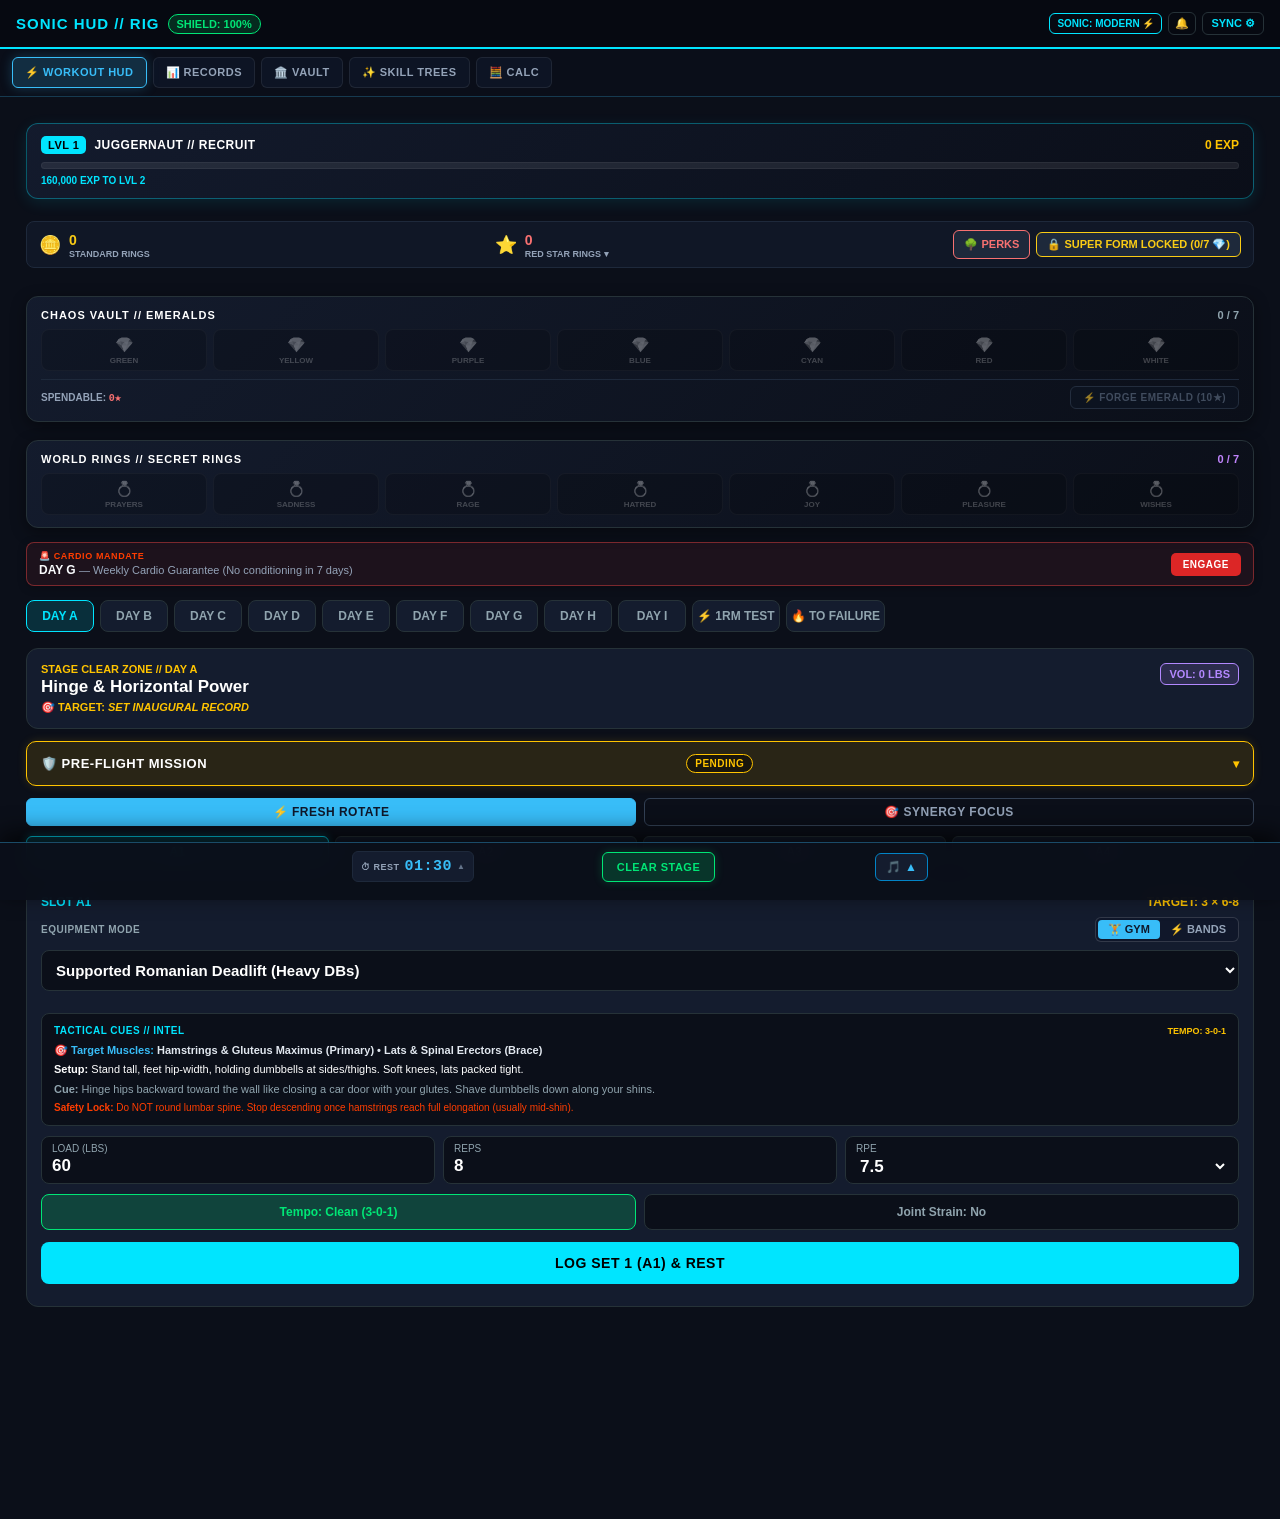
==== docs/index.html @ 3ca6948b "Update index.html" ====
<!DOCTYPE html>
<html lang="en">
<head>
  <meta charset="UTF-8">
  <meta name="viewport" content="width=device-width, initial-scale=1.0, user-scalable=no">
  <title>Sonic Fitness HUD // Modular Rig</title>
  <link rel="manifest" href="./manifest.json">
  <meta name="theme-color" content="#060911">
  <meta name="mobile-web-app-capable" content="yes">
  <meta name="apple-mobile-web-app-capable" content="yes">
  <meta name="apple-mobile-web-app-status-bar-style" content="black-translucent">
  <link rel="apple-touch-icon" href="./assets/icons/icon-192.png">
  <link rel="stylesheet" href="styles.css">
</head>
<body>

  <div class="hud-header">
    <div class="hud-left">
      <div class="hud-title">SONIC HUD // RIG</div>
      <div class="shield-badge" id="shieldStatus">SHIELD: 100%</div>
    </div>
    <div style="display: flex; align-items: center; gap: 6px;">
      <button id="audioThemeBtn" onclick="toggleAudioTheme()" style="background: none; border: 1px solid var(--accent-blue); color: var(--accent-blue); padding: 4px 7px; border-radius: 6px; font-size: 10px; font-weight: 800; cursor: pointer;">SONIC: MODERN ⚡</button>
      <button id="notifyBtn" onclick="requestNotificationPermission()" style="background: none; border: 1px solid var(--border); color: var(--text-dim); padding: 4px 6px; border-radius: 6px; font-size: 11px; font-weight: 700; cursor: pointer;">🔔</button>
      <button onclick="promptWebhookUrl()" style="background: none; border: 1px solid var(--border); color: var(--accent-blue); padding: 4px 8px; border-radius: 6px; font-size: 11px; font-weight: 700; cursor: pointer;">SYNC ⚙</button>
    </div>
  </div>
<!-- TOP-LEVEL SCREEN NAVIGATION TABS -->
<nav class="main-tab-nav" id="mainTabNav">
  <button type="button" class="main-tab-btn active" data-target="hudTab" onclick="switchMainTab('hudTab')">⚡ WORKOUT HUD</button>
  <button type="button" class="main-tab-btn" data-target="recordsTab" onclick="switchMainTab('recordsTab')">📊 RECORDS</button>
  <button type="button" class="main-tab-btn" data-target="vaultTab" onclick="switchMainTab('vaultTab')">🏛️ VAULT</button>
  <button type="button" class="main-tab-btn" data-target="skillsTab" onclick="switchMainTab('skillsTab')">✨ SKILL TREES</button>
  <!-- Replace the music tab button -->
<button class="main-tab-btn" onclick="switchMainTab('calcTab')" data-target="calcTab" type="button">
  <span>🧮</span>
  <span>CALC</span>
</button>
</nav>
  <section id="hudTab" class="main-tab-view active-tab-view">
  <div class="container">
    <!-- Stage Switching Bar -->
        <!-- Pilot Progression & Lifetime EXP Cockpit Bar -->
    <div class="pilot-exp-card">
      <div class="pilot-exp-header">
        <div class="pilot-lvl-tag">
          <span class="lvl-badge" id="hudPilotLevel">LVL 3</span>
          <span class="pilot-title" id="hudPilotTitle">JUGGERNAUT // VETERAN</span>
        </div>
        <div class="exp-counter" id="hudExpCounter">512,900 EXP</div>
      </div>
      <div class="exp-bar-track">
        <div class="exp-bar-fill" id="hudExpFill" style="width: 54.3%;"></div>
      </div>
      <div class="exp-footer">
        <span id="hudExpToNext">137,100 EXP TO LVL 4</span>
        <!-- <span id="hudExpBracket">350K / 650K</span> -->
      </div>
    </div>

    <!-- docs/index.html -->

<!-- FLIGHT PATH COCKPIT BRIEFING MOUNT -->
<div id="flightPathMount"></div>

<!-- Stage Selector Bar -->
<div class="stage-nav">
  <div id="tab-DAY_A" class="stage-tab active" onclick="selectStage('DAY_A')">DAY A</div>
  <div id="tab-DAY_B" class="stage-tab" onclick="selectStage('DAY_B')">DAY B</div>
  <div id="tab-DAY_C" class="stage-tab" onclick="selectStage('DAY_C')">DAY C</div>
  <div id="tab-DAY_D" class="stage-tab" onclick="selectStage('DAY_D')">DAY D</div>
  <div id="tab-DAY_E" class="stage-tab" onclick="selectStage('DAY_E')">DAY E</div>
  <div id="tab-DAY_F" class="stage-tab" onclick="selectStage('DAY_F')">DAY F</div>
  <div id="tab-CH_1RM" class="stage-tab challenge-tab-gold" onclick="selectStage('CH_1RM')">⚡ 1RM TEST</div>
  <div id="tab-CH_AMRAP" class="stage-tab challenge-tab-red" onclick="selectStage('CH_AMRAP')">🔥 TO FAILURE</div>
</div>

    <!-- Active Stage Info Card -->
    <div class="stage-card">
      <div>
        <div class="stage-label" id="stageFocus">STAGE CLEAR ZONE // DAY A</div>
        <div class="stage-name" id="stageName">Hinge & Horizontal Power</div>
      </div>
      <div class="tonnage-pill" id="tonnageDisplay">VOL: 0 LBS</div>
    </div>

        <!-- Prehab Checklist Banner with Expandable Intel Drawer -->
    <!-- The Accordion Header Button: ONLY opens/closes the drawer -->
<div class="prehab-card">
  <button type="button" id="prehabDrawerBtn" class="prehab-toggle-btn" onclick="togglePrehabDrawer()">
    <span>🛡️ PRE-FLIGHT MISSION</span>
    <span id="prehabStatusBadge" class="badge">PENDING</span>
    <span class="chevron">▾</span>
  </button>

  <!-- The Drawer Container: Contains the movement instructions & completion button -->
  <div id="prehabDrawer" class="prehab-drawer-content" style="display: none;">
    <div id="prehabInstructionsMount"></div>
    
    <div class="prehab-action-row" style="margin-top: 12px; padding-top: 8px; border-top: 1px solid var(--border-subtle, #334155);">
      <button type="button" id="prehabClearBtn" class="btn-clear-prehab" onclick="togglePrehab()">
        MARK PRE-FLIGHT CLEARED (+100% SHIELD)
      </button>
    </div>
  </div>
</div>
<!-- TSK-14: Auto-Rotator Mode Toggle (Fresh vs. Synergy Focus) -->
<div id="rotatorModeBar" style="display:flex; gap:8px; margin-top:8px; margin-bottom:10px;">
  <button type="button" id="rotatorFreshBtn" class="rotator-mode-btn" style="flex:1; padding:6px 10px; border-radius:6px; border:1px solid #38bdf8; background:#38bdf8; color:#0f172a; font-weight:700; font-size:0.75rem; letter-spacing:0.5px; cursor:pointer;">
    ⚡ FRESH ROTATE
  </button>
  <button type="button" id="rotatorFocusBtn" class="rotator-mode-btn" style="flex:1; padding:6px 10px; border-radius:6px; border:1px solid #334155; background:transparent; color:#94a3b8; font-weight:700; font-size:0.75rem; letter-spacing:0.5px; cursor:pointer;">
    🎯 SYNERGY FOCUS
  </button>
</div>
    <!-- Slot Progression Stepper -->
    <div class="slot-stepper" id="slotStepper">
      <!-- Generated via JS -->
    </div>

    <!-- Movement Execution Card -->
    <div class="movement-card">
      <div class="move-meta">
        <span class="slot-tag" id="currentSlotTag">SLOT A1</span>
        <span class="target-tag" id="currentTargetTag">TARGET: 3x6-8</span>
      </div>

      <!-- Add right above #exerciseSelect inside docs/index.html -->
<div class="gear-mode-container" style="display: flex; justify-content: space-between; align-items: center; margin-bottom: 8px;">
  <span style="font-size: 10px; font-weight: 800; color: var(--text-dim, #94a3b8); letter-spacing: 0.5px;">EQUIPMENT MODE</span>
  <div class="segmented-gear-control" style="display: flex; background: rgba(15, 23, 42, 0.8); border: 1px solid rgba(255,255,255,0.15); border-radius: 6px; padding: 2px;">
    <button id="gearModeGymBtn" type="button" class="gear-btn active" style="padding: 3px 10px; font-size: 11px; font-weight: 800; border-radius: 4px; border: none; background: #38bdf8; color: #0f172a; cursor: pointer;">🏋️ GYM</button>
    <button id="gearModeBandBtn" type="button" class="gear-btn" style="padding: 3px 10px; font-size: 11px; font-weight: 800; border-radius: 4px; border: none; background: transparent; color: #94a3b8; cursor: pointer;">⚡ BANDS</button>
  </div>
</div>

<!-- Add right below #loadInput (or in place of it when bands active) -->
<div id="bandSelectorMount" style="display: none; margin-top: 8px;"></div>

      <select class="exercise-select" id="exerciseSelect">
        <!-- Generated via JS -->
      </select>

      <div class="input-grid-3">
        <div class="input-box">
          <label>Load (Lbs)</label>
          <input type="number" id="loadInput" value="135" step="5">
        </div>
        <div class="input-box">
          <label>Reps</label>
          <input type="number" id="repsInput" value="8">
        </div>
        <div class="input-box">
          <label>RPE</label>
          <select id="rpeSelect">
            <option value="6.5">6.5</option>
            <option value="7.0">7.0</option>
            <option value="7.5" selected>7.5</option>
            <option value="8.0">8.0 ★</option>
            <option value="8.5">8.5</option>
            <option value="9.0">9.0</option>
          </select>
        </div>
      </div>

      <div class="toggle-row">
        <div class="btn-toggle active-green" id="tempoBtn" onclick="toggleTempo()">Tempo: Clean (3-0-1)</div>
        <div class="btn-toggle" id="painBtn" onclick="togglePain()">Joint Strain: No</div>
      </div>

      <button class="btn-log" id="logSetBtn" onclick="logActiveSet()">LOG SET 1 & START REST</button>
      <div id="loggedSetsList" class="logged-sets-list"></div>
    </div>
  </section>

<!-- ========================================== -->
<!-- TAB 2: RECORDS & PERFORMANCE LEDGER        -->
<!-- ========================================== -->
<section id="recordsTab" class="main-tab-view" style="display: none;">
  
  <!-- 1. STAGE BEST RECORDS CARD -->
  <div class="card" style="margin-bottom: 14px;">
    <div style="display: flex; justify-content: space-between; align-items: center; margin-bottom: 8px;">
      <span class="card-title">🏆 STAGE BEST RECORDS</span>
      <span style="font-size: 10px; font-weight: 700; color: #38bdf8;">ALL SORTIES</span>
    </div>
    <div id="stageRecordsMount" style="display: flex; flex-direction: column; gap: 8px;">
      <!-- Populated dynamically via renderAllStageRecords() -->
    </div>
  </div>

  <!-- 2. APEX 1RM PR VAULT CARD (Permanently open, no accordion required) -->
  <div class="card">
    <div style="display: flex; justify-content: space-between; align-items: center;">
      <span class="card-title">⚡ APEX 1RM BENCHMARKS</span>
      <span id="prTotalCount" style="font-size: 11px; font-weight: 800; color: #facc15;"></span>
    </div>
    <div style="font-size: 11px; color: #94a3b8; margin: 4px 0 10px 0;">
      Estimated 1RM PR Vault & Peak Performance Ledger
    </div>

    <!-- Live Search / Filter Input -->
    <input type="text" id="prSearchInput" placeholder="Filter movements (e.g. Squat, Press, Row)..." 
           style="width: 100%; box-sizing: border-box; padding: 9px 12px; margin-bottom: 10px; background: rgba(15,23,42,0.6); border: 1px solid rgba(255,255,255,0.15); border-radius: 6px; color: #f8fafc; font-size: 12px;"
           oninput="renderPRVaultUI(this.value)">

    <!-- Scrollable 1RM PR Container -->
    <div id="prVaultMount" style="display: flex; flex-direction: column; gap: 8px;">
      <!-- Populated dynamically via renderPRVaultUI() -->
    </div>
  </div>

</section>
<!-- ========================================== -->
<!-- TAB 3: MOVEMENT MASTERY VAULT              -->
<!-- ========================================== -->
<section id="vaultTab" class="main-tab-view" style="display: none;">
  <div class="card">
    <div style="display: flex; justify-content: space-between; align-items: center;">
      <span class="card-title">🏛️ MOVEMENT MASTERY VAULT</span>
      <span id="vaultTotalRedRings" style="font-size: 11px; font-weight: 800; color: #f43f5e;"></span>
    </div>
    <div style="font-size: 11px; color: #94a3b8; margin: 4px 0 10px 0;">
      Bank 5 Clean Sets (RPE ≤ 8.0) per movement to achieve Mastery ★
    </div>

    <!-- Live Search / Focus Filter -->
    <input type="text" id="vaultSearchInput" placeholder="Filter movements or focus (e.g. Squat, Hinge, Core)..." 
           style="width: 100%; box-sizing: border-box; padding: 9px 12px; margin-bottom: 12px; background: rgba(15,23,42,0.6); border: 1px solid rgba(255,255,255,0.15); border-radius: 6px; color: #f8fafc; font-size: 12px;"
           oninput="renderVault(this.value)">

    <!-- Natural Height Container (No max-height / No overflow scroll trap) -->
    <div id="vaultItemsContainer" style="display: flex; flex-direction: column; gap: 8px;">
      <!-- Dynamically populated via renderVault() -->
    </div>
  </div>
</section>
<!-- ========================================== -->
<!-- TAB 4: SKILL TREES (DUAL ECONOMY)          -->
<!-- ========================================== -->
<section id="skillsTab" class="main-tab-view" style="display: none;">
  
  <!-- WALLET STATUS STRIP -->
  <div class="card" style="margin-bottom: 12px; background: rgba(15, 23, 42, 0.85); border-left: 3px solid #38bdf8;">
    <div style="display: flex; justify-content: space-between; align-items: center;">
      <div>
        <div style="font-size: 13px; font-weight: 900; color: #f8fafc;">⚡ PILOT PROGRESSION RIG</div>
        <div style="font-size: 11px; color: #94a3b8; margin-top: 2px;">Allocate earned rings into passive perks & upgrades</div>
      </div>
      <div style="text-align: right;">
        <div id="skillTreeRedRingBalance" style="font-size: 14px; font-weight: 900; color: #f43f5e; font-family: monospace;">
          0 RED STARS
        </div>
        <div id="skillTreeGoldRingBalance" style="font-size: 12px; font-weight: 700; color: #facc15; font-family: monospace;">
          0 GOLD RINGS
        </div>
      </div>
    </div>
  </div>

  <!-- TREE SUB-SELECTOR TABS -->
  <div style="display: flex; gap: 8px; margin-bottom: 12px;">
    <button type="button" id="treeTabRedBtn" class="main-tab-btn active" style="flex: 1; padding: 10px;" onclick="switchSkillTreeBranch('red')">
      🔴 FRONTIERS (RED RINGS)
    </button>
    <button type="button" id="treeTabGoldBtn" class="main-tab-btn" style="flex: 1; padding: 10px;" onclick="switchSkillTreeBranch('gold')">
      🟡 CHAOS VAULT (GOLD RINGS)
    </button>
  </div>

  <!-- PERK MATRIX CONTAINER (Natural height, no inner scroll trap) -->
  <div class="card">
    <div style="display: flex; justify-content: space-between; align-items: center; margin-bottom: 12px;">
      <span id="activeTreeTitle" class="card-title">🔴 FRONTIERS SKILL TREE</span>
      <span id="unlockedPerkCount" style="font-size: 11px; font-weight: 800; color: #38bdf8;">0 UNLOCKED</span>
    </div>

    <!-- Mount point for tree cards -->
    <div id="skillTreeMount" style="display: flex; flex-direction: column; gap: 10px;"></div>
  </div>

</section>
<!-- ========================================== -->
<!-- TAB 5: AUDIO RIG // COCKPIT PLAYER         -->
<!-- ========================================== -->
<!-- REPLACE THE MUSIC VIEW CONTAINER WITH: -->
<!-- In docs/index.html -->
<section id="calcTab" class="main-tab-view" style="display: none; padding: 12px;">
  <div id="calculatorMount"></div>
</section>
 <!-- PERSISTENT COCKPIT DOCK (FIXED AT BOTTOM) -->
<div class="fixed-cockpit-dock">
  <!-- SHELF 1: MEDIA SHELF (Collapsible Upper Level) -->
  <div id="mediaShelf" class="dock-shelf media-shelf" style="display: none;">
    <div id="musicDrawerMount"></div>
  </div>

  <!-- SHELF 2: PRIMARY ACTION COCKPIT (Always Visible) -->
  <div class="dock-shelf action-shelf">
    <!-- Left: Rest Timer with Drop-Up Duration Menu -->
    <div class="dock-timer-container">
      <div id="restDropUpMenu" class="rest-dropup-menu" style="display: none;">
        <button type="button" class="dropup-item" onclick="selectRestPreset(60)">60s</button>
        <button type="button" class="dropup-item" onclick="selectRestPreset(90)">90s</button>
        <button type="button" class="dropup-item" onclick="selectRestPreset(120)">120s</button>
      </div>

      <div class="dock-timer-trigger" onclick="toggleRestDropUp()">
        <span class="dock-timer-label">⏱ REST</span>
        <span id="timerClock" class="dock-timer-clock">00:00</span>
        <span class="dropup-caret">▲</span>
      </div>
    </div>

    <!-- Center: Pinned CLEAR STAGE Button -->
    <button id="stageClearBtn" class="dock-clear-btn" type="button" onclick="finishSession()">CLEAR STAGE</button>

    <!-- Right: Contextual Controls (Time Brake & Music Shelf Toggle) -->
    <div class="dock-actions-right">
      <button id="timeBrakeBtn" class="dock-brake-btn" type="button" style="display: none;" title="Apply Time Brake (-15s)">BRAKE</button>
      <button id="dockMusicToggleBtn" class="dock-media-btn" type="button" onclick="toggleMediaShelf()" title="Toggle Cockpit Media Shelf">
        🎵 <span id="dockMusicChevron">▲</span>
      </button>
    </div>
  </div>
</div>

  <!-- Integrated Results Dossier Overlay -->
  <div id="resultsOverlay" class="results-overlay">
    <div class="results-card">
      <div class="levelup-alert-badge" id="resLevelUpBadge">★ PILOT LEVEL UP! ★</div>
      <div class="results-banner">STAGE CLEAR // MISSION COMPLETE</div>
      <div class="results-stage-title" id="resStageTitle">DAY A: HINGE & HORIZONTAL</div>
      
      <div class="rank-badge-wrap">
        <div class="rank-circle" id="resRankCircle">S</div>
        <div class="rank-tier-text" id="resRankTier">SONIC RANK: S-TIER</div>
      </div>

      <div class="score-summary-grid">
        <div class="score-line">
          <span>Prehab Shielding</span>
          <span id="resPrehabScore">+15,000 pts</span>
        </div>
        <div class="score-line">
          <span>Aerobic Engine / Time</span>
          <span id="resTimeScore">+20,000 pts</span>
        </div>
        <div class="score-line">
          <span>Force Tonnage</span>
          <span id="resForceScore">+6,750 pts</span>
        </div>
        <div class="score-line">
          <span>Star Rings Banked</span>
          <span id="resRingScore">+40,000 pts</span>
        </div>
      </div>

      <div class="total-score-box">
        <div class="total-label">FINAL MISSION SCORE</div>
        <div class="total-val" id="resTotalScore">81,750 PTS</div>
      </div>

      <div class="rings-earned-row" id="resRingsEarned">
        <!-- Rendered dynamically -->
      </div>

      <div class="sync-status-row" id="resSyncStatus">
        <span class="sync-dot"></span>
        <span id="resSyncText">SYNCING TELEMETRY TO COMMAND HUB...</span>
      </div>

      <button class="btn-return-rig" onclick="closeResultsOverlay()">BANK DATA & RETURN TO RIG</button>
    </div>
  </div>

</body>
  <script type="module" src="./js/app.js"></script>
</body>
</html>
---- docs/styles.css ----
/* =============================================================
   SONIC FITNESS HUD // TACTICAL ARCADE STYLESHEET
   Harmonized Production Stylesheet (v3.2)
   ============================================================= */

:root {
  --bg: #0b0f19;
  --card-bg: #141c2e;
  --accent-blue: #00e5ff;
  --accent-gold: #ffc400;
  --accent-red: #ff3d00;
  --accent-green: #00e676;
  --accent-purple: #b388ff;
  --text: #ffffff;
  --text-dim: #90a4ae;
  --border: #263238;
}
* { box-sizing: border-box; margin: 0; padding: 0; font-family: -apple-system, BlinkMacSystemFont, "Segoe UI", Roboto, sans-serif; }
body { background: var(--bg); color: var(--text); padding-bottom: 90px; }

.hud-header {
  background: #060911;
  padding: 12px 16px;
  display: flex;
  justify-content: space-between;
  align-items: center;
  border-bottom: 2px solid var(--accent-blue);
  position: sticky;
  top: 0;
  z-index: 100;
}
.hud-left { display: flex; align-items: center; gap: 8px; }
.hud-title { font-size: 15px; font-weight: 800; letter-spacing: 1px; color: var(--accent-blue); }
.shield-badge {
  background: rgba(0, 230, 118, 0.15);
  border: 1px solid var(--accent-green);
  color: var(--accent-green);
  padding: 3px 8px;
  border-radius: 14px;
  font-size: 11px;
  font-weight: 700;
  white-space: nowrap;
}

.container { padding: 14px; }

/* Stage Selector Bar */
.stage-nav {
  display: grid;
  grid-template-columns: 1fr 1fr 1fr;
  gap: 6px;
  margin-bottom: 12px;
}
.stage-tab {
  background: #141c2e;
  border: 1px solid var(--border);
  color: var(--text-dim);
  padding: 8px 4px;
  border-radius: 8px;
  font-size: 12px;
  font-weight: 800;
  text-align: center;
  cursor: pointer;
  transition: all 0.15s ease;
}
.stage-tab.active {
  background: rgba(0, 229, 255, 0.15);
  border-color: var(--accent-blue);
  color: var(--accent-blue);
}

/* Stage Mission Card */
.stage-card {
  background: var(--card-bg);
  border: 1px solid var(--border);
  border-radius: 12px;
  padding: 14px;
  margin-bottom: 12px;
  display: flex;
  justify-content: space-between;
  align-items: flex-start;
}
.stage-label { color: var(--accent-gold); font-size: 11px; font-weight: 700; text-transform: uppercase; }
.stage-name { font-size: 17px; font-weight: 800; margin-top: 2px; }
.tonnage-pill {
  background: rgba(179, 136, 255, 0.15);
  border: 1px solid var(--accent-purple);
  color: var(--accent-purple);
  padding: 4px 8px;
  border-radius: 6px;
  font-size: 11px;
  font-weight: 800;
  text-align: right;
}

/* High-Visibility Prehab Mission Banner & Intel Drawer */
.prehab-box {
  display: flex;
  align-items: center;
  justify-content: space-between;
  gap: 12px;
  background: rgba(255, 196, 0, 0.12);
  border: 1.5px solid var(--accent-gold);
  padding: 12px 14px;
  border-radius: 10px;
  margin-bottom: 12px;
  cursor: pointer;
  box-shadow: 0 0 10px rgba(255, 196, 0, 0.15);
  transition: all 0.2s ease;
}
.prehab-box.has-drawer-open {
  border-bottom-left-radius: 0;
  border-bottom-right-radius: 0;
  margin-bottom: 0;
}
.prehab-box.cleared {
  background: rgba(0, 230, 118, 0.12);
  border-color: var(--accent-green);
  box-shadow: 0 0 10px rgba(0, 230, 118, 0.15);
}
.prehab-box.cleared.has-drawer-open {
  border-bottom-color: rgba(0, 230, 118, 0.3);
}
.prehab-content {
  display: flex;
  flex-direction: column;
  gap: 2px;
}
.prehab-tag {
  font-size: 10px;
  font-weight: 800;
  letter-spacing: 0.5px;
  color: var(--accent-gold);
  text-transform: uppercase;
}
.prehab-box.cleared .prehab-tag {
  color: var(--accent-green);
}
.prehab-title {
  font-size: 13px;
  font-weight: 700;
  color: #fff;
}
.btn-prehab-info {
  background: rgba(255, 196, 0, 0.15);
  border: 1px solid var(--accent-gold);
  color: var(--accent-gold);
  font-size: 10px;
  font-weight: 800;
  padding: 4px 8px;
  border-radius: 6px;
  cursor: pointer;
  transition: all 0.15s ease;
}
.prehab-box.cleared .btn-prehab-info {
  border-color: var(--accent-green);
  color: var(--accent-green);
  background: rgba(0, 230, 118, 0.15);
}
.prehab-status-pill {
  background: rgba(0, 0, 0, 0.4);
  border: 1px solid var(--accent-gold);
  color: var(--accent-gold);
  padding: 4px 10px;
  border-radius: 14px;
  font-size: 11px;
  font-weight: 800;
  white-space: nowrap;
}
.prehab-box.cleared .prehab-status-pill {
  border-color: var(--accent-green);
  color: var(--accent-green);
  background: rgba(0, 230, 118, 0.15);
}

/* Expandable Prehab Intel Drawer */
.prehab-drawer {
  display: none;
  background: #0b0f19;
  border: 1.5px solid var(--accent-gold);
  border-top: none;
  border-radius: 0 0 10px 10px;
  padding: 12px 14px;
  margin-bottom: 14px;
  box-shadow: 0 8px 18px rgba(0, 0, 0, 0.5);
  animation: drawerSlideDown 0.2s cubic-bezier(0.16, 1, 0.3, 1);
}
.prehab-drawer.drawer-cleared {
  border-color: var(--accent-green);
}
@keyframes drawerSlideDown {
  from { opacity: 0; transform: translateY(-6px); }
  to { opacity: 1; transform: translateY(0); }
}
.prehab-drill-row {
  padding: 8px 0;
  border-bottom: 1px solid rgba(255, 255, 255, 0.07);
}
.prehab-drill-row:first-child { padding-top: 2px; }
.prehab-drill-row:last-child { border-bottom: none; padding-bottom: 2px; }
.prehab-drill-header {
  display: flex;
  justify-content: space-between;
  align-items: center;
  font-size: 12px;
  font-weight: 800;
  color: #fff;
}
.prehab-drill-dose {
  color: var(--accent-gold);
  font-size: 11px;
  font-weight: 800;
  background: rgba(255, 196, 0, 0.1);
  padding: 2px 6px;
  border-radius: 4px;
}
.prehab-drawer.drawer-cleared .prehab-drill-dose {
  color: var(--accent-green);
  background: rgba(0, 230, 118, 0.1);
}
.prehab-drill-cue {
  color: var(--text-dim);
  font-size: 11px;
  margin-top: 3px;
  line-height: 1.35;
}

/* Slot Progress Stepper (A1, A2, A3, A4) */
.slot-stepper {
  display: flex;
  gap: 6px;
  margin-bottom: 12px;
}
.slot-btn {
  flex: 1;
  background: #141c2e;
  border: 1px solid var(--border);
  color: var(--text-dim);
  padding: 8px 4px;
  border-radius: 6px;
  font-size: 12px;
  font-weight: 800;
  cursor: pointer;
  text-align: center;
}
.slot-btn.active {
  background: rgba(0, 229, 255, 0.2);
  border-color: var(--accent-blue);
  color: var(--accent-blue);
  box-shadow: 0 0 8px rgba(0, 229, 255, 0.3);
}
.slot-btn.completed {
  border-color: var(--accent-green);
  color: var(--accent-green);
}
.slot-btn.completed.active {
  border-color: var(--accent-blue);
  box-shadow: 0 0 8px rgba(0, 229, 255, 0.4);
  background: rgba(0, 230, 118, 0.15);
  color: var(--accent-green);
}

/* Active Movement Card */
.movement-card {
  background: var(--card-bg);
  border: 1px solid var(--border);
  border-radius: 12px;
  padding: 14px;
  margin-bottom: 14px;
}
.move-meta {
  display: flex;
  justify-content: space-between;
  align-items: center;
  margin-bottom: 8px;
}
.slot-tag { color: var(--accent-blue); font-size: 12px; font-weight: 800; }
.target-tag { color: var(--accent-gold); font-size: 12px; font-weight: 700; }

.exercise-select {
  width: 100%;
  background: #0b0f19;
  border: 1px solid var(--border);
  color: #fff;
  font-size: 15px;
  font-weight: 700;
  padding: 10px;
  border-radius: 8px;
  margin-bottom: 12px;
  outline: none;
}

.input-grid-3 {
  display: grid;
  grid-template-columns: 1fr 1fr 1fr;
  gap: 8px;
  margin-bottom: 10px;
}
.input-box { background: #0b0f19; padding: 6px 10px; border-radius: 8px; border: 1px solid var(--border); }
.input-box label { font-size: 10px; color: var(--text-dim); text-transform: uppercase; display: block; margin-bottom: 2px; }
.input-box input, .input-box select {
  background: transparent;
  border: none;
  color: #fff;
  font-size: 17px;
  font-weight: 700;
  width: 100%;
  outline: none;
}

.toggle-row { display: grid; grid-template-columns: 1fr 1fr; gap: 8px; margin-bottom: 12px; }
.btn-toggle {
  padding: 10px;
  border-radius: 8px;
  border: 1px solid var(--border);
  background: #0b0f19;
  color: var(--text-dim);
  font-weight: 700;
  font-size: 12px;
  cursor: pointer;
  text-align: center;
}
.btn-toggle.active-green { background: rgba(0, 230, 118, 0.2); border-color: var(--accent-green); color: var(--accent-green); }
.btn-toggle.active-red { background: rgba(255, 61, 0, 0.2); border-color: var(--accent-red); color: var(--accent-red); }

.btn-log {
  width: 100%;
  background: var(--accent-blue);
  color: #000;
  border: none;
  padding: 13px;
  border-radius: 8px;
  font-size: 14px;
  font-weight: 800;
  letter-spacing: 0.5px;
  cursor: pointer;
}

/* Vault Drawer Toggle Bar */
.vault-toggle-bar {
  display: flex;
  justify-content: space-between;
  align-items: center;
  background: rgba(179, 136, 255, 0.1);
  border: 1px solid var(--accent-purple);
  padding: 10px 14px;
  border-radius: 8px;
  margin-bottom: 14px;
  cursor: pointer;
}
.vault-title { font-size: 13px; font-weight: 800; color: var(--accent-purple); display: flex; align-items: center; gap: 6px; }

/* Collapsible Vault Content */
#vaultDrawer {
  display: none;
  background: var(--card-bg);
  border: 1px solid var(--border);
  border-radius: 12px;
  padding: 12px;
  margin-bottom: 16px;
}
.vault-item {
  display: flex;
  justify-content: space-between;
  align-items: center;
  padding: 8px 0;
  border-bottom: 1px solid rgba(255, 255, 255, 0.05);
  font-size: 12px;
}
.vault-item:last-child { border-bottom: none; }
.vault-move { font-weight: 700; color: #fff; }
.vault-focus { color: var(--text-dim); font-size: 10px; }
.vault-rings { color: var(--accent-gold); font-weight: 800; letter-spacing: 2px; }

/* Logged Sets Feed */
.logged-sets-list {
  display: flex;
  flex-direction: column;
  gap: 6px;
  margin-top: 8px;
}
.set-row {
  display: flex;
  justify-content: space-between;
  align-items: center;
  background: #0b0f19;
  border: 1px solid var(--border);
  padding: 8px 12px;
  border-radius: 6px;
  font-size: 12px;
}
.set-tag { font-weight: 800; color: var(--accent-blue); }
.set-detail { color: var(--text-dim); }
.set-badge-ring { color: var(--accent-gold); font-weight: 700; font-size: 11px; }

/* Bottom Recovery Dock */
.rest-dock {
  position: fixed;
  bottom: 0;
  left: 0;
  right: 0;
  background: #060911;
  border-top: 1px solid var(--border);
  padding: 12px 16px;
  display: flex;
  justify-content: space-between;
  align-items: center;
  z-index: 90;
}
.timer-val { font-size: 22px; font-weight: 900; color: var(--accent-gold); }
.btn-advance {
  background: var(--accent-green);
  color: #000;
  border: none;
  padding: 10px 16px;
  border-radius: 8px;
  font-weight: 800;
  font-size: 13px;
  cursor: pointer;
}
.timer-selector { display: flex; gap: 5px; align-items: center; }
.btn-pill {
  background: #141c2e;
  border: 1px solid var(--border);
  color: var(--text-dim);
  padding: 5px 8px;
  border-radius: 6px;
  font-size: 11px;
  font-weight: 700;
  cursor: pointer;
}
.btn-pill.active {
  background: rgba(0, 229, 255, 0.2);
  border-color: var(--accent-blue);
  color: var(--accent-blue);
}

/* Integrated Results Dossier Overlay */
.results-overlay {
  position: fixed;
  inset: 0;
  background: rgba(6, 9, 17, 0.92);
  backdrop-filter: blur(14px);
  -webkit-backdrop-filter: blur(14px);
  z-index: 10000;
  display: none;
  flex-direction: column;
  justify-content: center;
  align-items: center;
  padding: 20px;
  animation: resultsFadeIn 0.3s cubic-bezier(0.16, 1, 0.3, 1);
}
@keyframes resultsFadeIn {
  from { opacity: 0; transform: scale(0.96); }
  to { opacity: 1; transform: scale(1); }
}
.results-card {
  width: 100%;
  max-width: 400px;
  background: #141c2e;
  border: 2px solid var(--accent-gold);
  border-radius: 16px;
  padding: 24px 20px;
  box-shadow: 0 0 35px rgba(255, 196, 0, 0.22), 0 10px 40px rgba(0, 0, 0, 0.6);
  text-align: center;
  display: flex;
  flex-direction: column;
  align-items: center;
  position: relative;
  overflow: hidden;
}
.results-banner {
  font-size: 11px;
  font-weight: 800;
  letter-spacing: 2px;
  color: var(--accent-gold);
  text-transform: uppercase;
  margin-bottom: 4px;
}
.results-stage-title {
  font-size: 18px;
  font-weight: 800;
  color: #fff;
  margin-bottom: 16px;
}
.rank-badge-wrap {
  display: flex;
  flex-direction: column;
  align-items: center;
  margin-bottom: 16px;
  position: relative;
  height: 90px;
  justify-content: center;
}
.rank-circle {
  width: 80px;
  height: 80px;
  border-radius: 50%;
  display: flex;
  align-items: center;
  justify-content: center;
  font-size: 44px;
  font-weight: 900;
  background: radial-gradient(circle, rgba(0, 229, 255, 0.25) 0%, rgba(20, 28, 46, 0.8) 70%);
  border: 3px solid var(--accent-blue);
  color: var(--accent-blue);
  box-shadow: 0 0 20px rgba(0, 229, 255, 0.4);
  margin-bottom: 8px;
}
.rank-circle.rank-s {
  border-color: var(--accent-gold);
  color: var(--accent-gold);
  background: radial-gradient(circle, rgba(255, 196, 0, 0.3) 0%, rgba(20, 28, 46, 0.8) 70%);
  box-shadow: 0 0 25px rgba(255, 196, 0, 0.5);
}
.rank-circle.rank-a {
  border-color: var(--accent-blue);
  color: var(--accent-blue);
  box-shadow: 0 0 20px rgba(0, 229, 255, 0.4);
}
.rank-circle.rank-b {
  border-color: var(--accent-purple);
  color: var(--accent-purple);
  box-shadow: 0 0 15px rgba(179, 136, 255, 0.4);
}
.rank-tier-text {
  font-size: 13px;
  font-weight: 800;
  letter-spacing: 1px;
  color: var(--text-dim);
}

.score-summary-grid {
  width: 100%;
  background: #0b0f19;
  border: 1px solid var(--border);
  border-radius: 10px;
  padding: 12px 14px;
  display: flex;
  flex-direction: column;
  gap: 8px;
  margin-bottom: 16px;
}
.score-line {
  display: flex;
  justify-content: space-between;
  align-items: center;
  font-size: 12px;
  color: var(--text-dim);
  font-weight: 600;
}
.score-line span:last-child {
  color: #fff;
  font-weight: 700;
  font-variant-numeric: tabular-nums;
}

.total-score-box {
  width: 100%;
  background: rgba(255, 196, 0, 0.1);
  border: 1.5px solid var(--accent-gold);
  border-radius: 10px;
  padding: 12px;
  margin-bottom: 14px;
}
.total-label {
  font-size: 10px;
  font-weight: 800;
  letter-spacing: 1.5px;
  color: var(--accent-gold);
}
.total-val {
  font-size: 26px;
  font-weight: 900;
  color: #fff;
  letter-spacing: 1px;
  margin-top: 2px;
  font-variant-numeric: tabular-nums;
}

.rings-earned-row {
  display: flex;
  align-items: center;
  justify-content: center;
  gap: 6px;
  font-size: 13px;
  color: var(--accent-gold);
  font-weight: 800;
  margin-bottom: 14px;
}

.sync-status-row {
  display: flex;
  align-items: center;
  justify-content: center;
  gap: 8px;
  font-size: 11px;
  color: var(--accent-green);
  font-weight: 700;
  margin-bottom: 18px;
}
.sync-dot {
  width: 8px;
  height: 8px;
  border-radius: 50%;
  background: var(--accent-green);
  box-shadow: 0 0 8px var(--accent-green);
  display: inline-block;
  animation: pulseSync 1.5s infinite ease-in-out;
}
@keyframes pulseSync {
  0%, 100% { opacity: 1; transform: scale(1); }
  50% { opacity: 0.4; transform: scale(0.85); }
}

.btn-return-rig {
  width: 100%;
  background: var(--accent-green);
  color: #000;
  border: none;
  padding: 14px;
  border-radius: 10px;
  font-size: 14px;
  font-weight: 900;
  letter-spacing: 0.5px;
  cursor: pointer;
  transition: transform 0.1s ease;
}
.btn-return-rig:active {
  transform: scale(0.98);
}
.prehab-drawer.open { display: block !important; }

/* Pilot EXP & Level Progression Cockpit */
.pilot-exp-card {
  background: linear-gradient(135deg, rgba(20, 28, 46, 0.95) 0%, rgba(11, 15, 25, 0.95) 100%);
  border: 1px solid rgba(0, 229, 255, 0.35);
  border-radius: 12px;
  padding: 12px 14px;
  margin-bottom: 12px;
  box-shadow: 0 4px 15px rgba(0, 229, 255, 0.1);
}
.pilot-exp-header {
  display: flex;
  justify-content: space-between;
  align-items: center;
  margin-bottom: 8px;
}
.pilot-lvl-tag {
  display: flex;
  align-items: center;
  gap: 8px;
}
.lvl-badge {
  background: var(--accent-blue);
  color: #000;
  font-size: 11px;
  font-weight: 900;
  padding: 3px 7px;
  border-radius: 5px;
  letter-spacing: 0.5px;
}
.pilot-title {
  font-size: 12px;
  font-weight: 800;
  color: #fff;
  letter-spacing: 0.5px;
}
.exp-counter {
  font-size: 12px;
  font-weight: 800;
  color: var(--accent-gold);
  font-variant-numeric: tabular-nums;
}
.exp-bar-track {
  width: 100%;
  height: 7px;
  background: rgba(255, 255, 255, 0.08);
  border-radius: 6px;
  overflow: hidden;
  margin-bottom: 6px;
  border: 1px solid rgba(255, 255, 255, 0.05);
}
.exp-bar-fill {
  height: 100%;
  background: linear-gradient(90deg, var(--accent-blue) 0%, var(--accent-green) 100%);
  border-radius: 6px;
  transition: width 0.4s ease-out;
  box-shadow: 0 0 8px rgba(0, 229, 255, 0.5);
}
.exp-footer {
  display: flex;
  justify-content: space-between;
  align-items: center;
  font-size: 10px;
  font-weight: 700;
  color: var(--text-dim);
}
.exp-footer span:first-child {
  color: var(--accent-blue);
}

/* Level Up Alert Badge */
.levelup-alert-badge {
  display: none;
  background: linear-gradient(90deg, rgba(255, 196, 0, 0.25) 0%, rgba(0, 229, 255, 0.25) 100%);
  border: 1.5px solid var(--accent-gold);
  color: var(--accent-gold);
  font-size: 11px;
  font-weight: 900;
  letter-spacing: 1.5px;
  padding: 5px 12px;
  border-radius: 20px;
  margin-bottom: 12px;
  box-shadow: 0 0 15px rgba(255, 196, 0, 0.4);
}

/* =============================================================
   TONIGHT'S ADDITIONS: 6-STAGE COMPATIBILITY & DYNAMIC RESULTS FX
   ============================================================= */

/* 1. STAGE TABS FLEX-SCROLL (SUPPORTS DAY A - DAY F CLEANLY) */
.stage-tabs, .stage-nav {
  display: flex !important;
  gap: 6px !important;
  overflow-x: auto !important;
  white-space: nowrap !important;
  padding-bottom: 4px !important;
  scrollbar-width: none !important; /* Firefox */
}
.stage-tabs::-webkit-scrollbar, .stage-nav::-webkit-scrollbar {
  display: none !important; /* Chrome/Android WebView */
}
.stage-tab {
  flex: 0 0 auto !important;
  min-width: 68px !important;
}

/* 2. GRADE STAMP SLAM ANIMATIONS (CINEMATIC SLOW-MOTION & UPRIGHT S/A/B) */
@keyframes stampSlamS {
  0% {
    opacity: 0;
    transform: scale(4.0);
    filter: brightness(2.5);
  }
  45% {
    opacity: 0.85;
    transform: scale(2.0);
  }
  72% {
    opacity: 1;
    transform: scale(0.92);
    filter: brightness(1.5);
    box-shadow: 0 0 55px rgba(255, 196, 0, 0.9), 0 0 90px rgba(0, 229, 255, 0.5);
  }
  86% {
    transform: scale(1.06);
    box-shadow: 0 0 35px rgba(255, 196, 0, 0.7);
  }
  95% {
    transform: scale(0.98);
  }
  100% {
    opacity: 1;
    transform: scale(1);
    box-shadow: 0 0 25px rgba(255, 196, 0, 0.6);
  }
}

@keyframes stampSlamA {
  0% {
    opacity: 0;
    transform: scale(3.2);
    filter: brightness(2.0);
  }
  50% {
    opacity: 0.85;
    transform: scale(1.8);
  }
  75% {
    opacity: 1;
    transform: scale(0.94);
    box-shadow: 0 0 40px rgba(0, 229, 255, 0.85);
  }
  88% {
    transform: scale(1.05);
  }
  100% {
    opacity: 1;
    transform: scale(1);
    box-shadow: 0 0 20px rgba(0, 229, 255, 0.5);
  }
}

@keyframes stampSlamB {
  0% {
    opacity: 0;
    transform: scale(2.6);
  }
  55% {
    opacity: 0.85;
    transform: scale(1.6);
  }
  80% {
    opacity: 1;
    transform: scale(0.96);
  }
  100% {
    opacity: 1;
    transform: scale(1);
    box-shadow: 0 0 15px rgba(179, 136, 255, 0.4);
  }
}

.stamp-slam-s {
  animation: stampSlamS 1.15s cubic-bezier(0.12, 0.8, 0.25, 1.15) forwards !important;
}

.stamp-slam-a {
  animation: stampSlamA 1.0s cubic-bezier(0.12, 0.8, 0.25, 1.15) forwards !important;
}

.stamp-slam-b {
  animation: stampSlamB 0.85s cubic-bezier(0.12, 0.8, 0.25, 1.1) forwards !important;
}

/* RESULTS IN-MODAL EXP PROGRESS BLOCK */
.results-exp-block {
  width: 100%;
  background: #0b0f19;
  border: 1px solid var(--border);
  border-radius: 10px;
  padding: 10px 12px;
  margin-bottom: 14px;
  transition: all 0.3s ease;
}
.results-exp-block.exp-active {
  border-color: var(--accent-blue);
  box-shadow: 0 0 15px rgba(0, 229, 255, 0.25);
}
.res-exp-header {
  display: flex;
  justify-content: space-between;
  align-items: center;
  margin-bottom: 6px;
}
.res-exp-title {
  font-size: 11px;
  font-weight: 800;
  color: var(--accent-blue);
  letter-spacing: 0.5px;
}
.res-exp-val {
  font-size: 12px;
  font-weight: 800;
  color: var(--accent-gold);
  font-variant-numeric: tabular-nums;
}
.res-exp-track {
  width: 100%;
  height: 8px;
  background: rgba(255, 255, 255, 0.08);
  border-radius: 4px;
  overflow: hidden;
  margin-bottom: 4px;
  border: 1px solid rgba(255, 255, 255, 0.05);
}
.res-exp-fill {
  height: 100%;
  width: 0%;
  background: linear-gradient(90deg, var(--accent-blue) 0%, var(--accent-green) 100%);
  border-radius: 4px;
  transition: width 0.08s linear;
  box-shadow: 0 0 8px rgba(0, 229, 255, 0.5);
}
.res-exp-footer {
  display: flex;
  justify-content: space-between;
  font-size: 10px;
  font-weight: 700;
  color: var(--text-dim);
}

/* 3. CAMERA SCREEN SHAKE FX */
@keyframes screenShakeHeavy {
  0% { transform: translate(0, 0) rotate(0deg); }
  15% { transform: translate(-8px, 9px) rotate(-1.5deg); }
  30% { transform: translate(7px, -7px) rotate(1.2deg); }
  45% { transform: translate(-6px, 5px) rotate(-0.8deg); }
  60% { transform: translate(5px, -3px) rotate(0.6deg); }
  75% { transform: translate(-3px, 2px) rotate(-0.3deg); }
  90% { transform: translate(2px, -1px) rotate(0.1deg); }
  100% { transform: translate(0, 0) rotate(0deg); }
}

@keyframes screenShakeMedium {
  0% { transform: translate(0, 0); }
  20% { transform: translate(-4px, 5px); }
  40% { transform: translate(4px, -4px); }
  60% { transform: translate(-2px, 3px); }
  80% { transform: translate(2px, -1px); }
  100% { transform: translate(0, 0); }
}

@keyframes screenShakeLight {
  0% { transform: translate(0, 0); }
  30% { transform: translate(-2px, 2px); }
  60% { transform: translate(2px, -1px); }
  100% { transform: translate(0, 0); }
}

.screen-shake-heavy {
  animation: screenShakeHeavy 0.45s ease-out;
}

.screen-shake-medium {
  animation: screenShakeMedium 0.35s ease-out;
}

.screen-shake-light {
  animation: screenShakeLight 0.25s ease-out;
}

/* 4. LEVEL UP FLARE PULSE */
@keyframes levelUpFlare {
  0% {
    transform: scale(0.6);
    opacity: 0;
    box-shadow: 0 0 0 rgba(255, 196, 0, 0);
  }
  50% {
    transform: scale(1.12);
    opacity: 1;
    box-shadow: 0 0 35px rgba(255, 196, 0, 0.9), 0 0 60px rgba(0, 229, 255, 0.6);
  }
  100% {
    transform: scale(1);
    opacity: 1;
    box-shadow: 0 0 15px rgba(255, 196, 0, 0.5);
  }
}

.level-up-flare {
  animation: levelUpFlare 0.6s cubic-bezier(0.16, 1, 0.3, 1) forwards;
}

/* 5. TABULAR NUMS & GLOW FOR TALLY COUNTERS */
.total-val, #resTotalScore, .exp-counter, .timer-val {
  font-variant-numeric: tabular-nums;
}


/* =============================================================
   TACTICAL FLIGHT PATH // RECOMMENDATION PROMPT CARD
   ============================================================= */
.flight-path-card {
  background: linear-gradient(135deg, rgba(20, 28, 46, 0.98) 0%, rgba(6, 9, 17, 0.98) 100%);
  border: 1.5px solid var(--accent-gold);
  border-radius: 12px;
  padding: 14px 16px;
  margin-bottom: 14px;
  box-shadow: 0 0 20px rgba(255, 196, 0, 0.18), 0 8px 25px rgba(0, 0, 0, 0.5);
  position: relative;
  overflow: hidden;
  animation: promptSlideIn 0.35s cubic-bezier(0.16, 1, 0.3, 1);
}

@keyframes promptSlideIn {
  from { opacity: 0; transform: translateY(-12px); }
  to { opacity: 1; transform: translateY(0); }
}

.flight-path-card.shield-recovery {
  border-color: var(--accent-green);
  box-shadow: 0 0 20px rgba(0, 230, 118, 0.2);
}

.flight-path-header {
  display: flex;
  justify-content: space-between;
  align-items: center;
  margin-bottom: 8px;
}

.flight-path-tag {
  font-size: 10px;
  font-weight: 900;
  letter-spacing: 1.5px;
  color: var(--accent-gold);
  text-transform: uppercase;
  display: flex;
  align-items: center;
  gap: 6px;
}

.flight-path-card.shield-recovery .flight-path-tag {
  color: var(--accent-green);
}

.flight-path-stage-title {
  font-size: 16px;
  font-weight: 900;
  color: #fff;
  letter-spacing: 0.5px;
  margin-bottom: 4px;
}

.flight-path-rationale {
  font-size: 11px;
  color: var(--text-dim);
  line-height: 1.4;
  margin-bottom: 12px;
}

.flight-path-actions {
  display: grid;
  grid-template-columns: 1.4fr 1fr;
  gap: 8px;
}

.btn-engage-path {
  background: var(--accent-gold);
  color: #000;
  border: none;
  padding: 10px 12px;
  border-radius: 8px;
  font-size: 11px;
  font-weight: 900;
  letter-spacing: 0.5px;
  cursor: pointer;
  text-align: center;
  transition: transform 0.1s ease;
}

.flight-path-card.shield-recovery .btn-engage-path {
  background: var(--accent-green);
}

.btn-engage-path:active {
  transform: scale(0.97);
}

.btn-bypass-path {
  background: rgba(255, 255, 255, 0.05);
  border: 1px solid var(--border);
  color: var(--text-dim);
  padding: 10px 12px;
  border-radius: 8px;
  font-size: 11px;
  font-weight: 700;
  cursor: pointer;
  text-align: center;
  transition: all 0.15s ease;
}

.btn-bypass-path:active {
  background: rgba(255, 255, 255, 0.1);
  color: #fff;
}

/* =============================================================
   DUAL ARTIFACT SYSTEM // CHAOS VAULT & SECRET RINGS TRAYS
   ============================================================= */
.artifacts-container {
  display: flex;
  flex-direction: column;
  gap: 10px;
  margin-bottom: 14px;
}

.artifact-tray-card {
  background: linear-gradient(135deg, rgba(20, 28, 46, 0.95) 0%, rgba(11, 15, 25, 0.95) 100%);
  border: 1.5px solid var(--border);
  border-radius: 12px;
  padding: 12px 14px;
  box-shadow: 0 4px 15px rgba(0, 0, 0, 0.4);
}

.artifact-tray-card.chaos-tray {
  border-color: rgba(0, 229, 255, 0.4);
}

.artifact-tray-card.secret-rings-tray {
  border-color: rgba(179, 136, 255, 0.4);
}

.artifact-tray-header {
  display: flex;
  justify-content: space-between;
  align-items: center;
  margin-bottom: 8px;
}

.artifact-tray-title {
  font-size: 11px;
  font-weight: 900;
  letter-spacing: 1px;
  text-transform: uppercase;
  display: flex;
  align-items: center;
  gap: 6px;
}

.chaos-tray .artifact-tray-title {
  color: var(--accent-blue);
}

.secret-rings-tray .artifact-tray-title {
  color: var(--accent-purple);
}

.artifact-tray-counter {
  font-size: 11px;
  font-weight: 800;
  color: var(--text-dim);
}

.artifact-sockets-row {
  display: grid;
  grid-template-columns: repeat(7, 1fr);
  gap: 6px;
}

.artifact-socket {
  background: rgba(0, 0, 0, 0.5);
  border: 1px solid rgba(255, 255, 255, 0.1);
  border-radius: 8px;
  height: 42px;
  display: flex;
  flex-direction: column;
  align-items: center;
  justify-content: center;
  cursor: pointer;
  transition: all 0.2s ease;
  position: relative;
}

.artifact-socket.locked {
  filter: grayscale(1);
  opacity: 0.35;
}

.artifact-socket.unlocked {
  filter: grayscale(0);
  opacity: 1;
}

.artifact-socket.unlocked.emerald-green {
  border-color: #00e676;
  box-shadow: 0 0 10px rgba(0, 230, 118, 0.5);
}
.artifact-socket.unlocked.emerald-red {
  border-color: #ff1744;
  box-shadow: 0 0 10px rgba(255, 23, 68, 0.5);
}
.artifact-socket.unlocked.emerald-blue {
  border-color: #00b0ff;
  box-shadow: 0 0 10px rgba(0, 176, 255, 0.5);
}
.artifact-socket.unlocked.emerald-yellow {
  border-color: #ffd600;
  box-shadow: 0 0 10px rgba(255, 214, 0, 0.5);
}
.artifact-socket.unlocked.emerald-cyan {
  border-color: #00e5ff;
  box-shadow: 0 0 10px rgba(0, 229, 255, 0.5);
}
.artifact-socket.unlocked.emerald-purple {
  border-color: #d500f9;
  box-shadow: 0 0 10px rgba(213, 0, 249, 0.5);
}
.artifact-socket.unlocked.emerald-white {
  border-color: #ffffff;
  box-shadow: 0 0 12px rgba(255, 255, 255, 0.8);
}

.artifact-icon {
  font-size: 15px;
}

.artifact-label {
  font-size: 8px;
  font-weight: 800;
  color: var(--text-dim);
  text-transform: uppercase;
  margin-top: 2px;
}

.transformation-badge-active {
  margin-top: 8px;
  padding: 6px 10px;
  border-radius: 6px;
  font-size: 10px;
  font-weight: 900;
  letter-spacing: 1px;
  text-align: center;
  display: none;
}

.super-mode-active {
  display: block !important;
  background: linear-gradient(90deg, rgba(255, 196, 0, 0.25) 0%, rgba(255, 234, 0, 0.3) 100%);
  border: 1px solid var(--accent-gold);
  color: var(--accent-gold);
  box-shadow: 0 0 15px rgba(255, 196, 0, 0.4);
}

.darkspine-mode-active {
  display: block !important;
  background: linear-gradient(90deg, rgba(213, 0, 249, 0.25) 0%, rgba(255, 23, 68, 0.3) 100%);
  border: 1px solid #ff1744;
  color: #ff80ab;
  box-shadow: 0 0 15px rgba(255, 23, 68, 0.4);
}

/* DAY G 3-in-1 Protocol Switcher Bar */
.day-g-protocol-bar {
  display: flex;
  gap: 6px;
  margin-bottom: 10px;
}

.day-g-protocol-btn {
  flex: 1;
  background: #0b0f19;
  border: 1px solid var(--border);
  color: var(--text-dim);
  padding: 7px 4px;
  border-radius: 6px;
  font-size: 10px;
  font-weight: 800;
  cursor: pointer;
  text-align: center;
  transition: all 0.15s ease;
}

.day-g-protocol-btn.active {
  background: rgba(0, 229, 255, 0.2);
  border-color: var(--accent-blue);
  color: var(--accent-blue);
  box-shadow: 0 0 8px rgba(0, 229, 255, 0.3);
}
/* ------------------------------------------------------------- */
/* SUPER SONIC 2 CYBER-ELECTRIC SHADERS                          */
/* ------------------------------------------------------------- */
.super-sonic-2-active {
  border-color: #38bdf8 !important;
  box-shadow: 0 0 25px rgba(250, 204, 21, 0.45), 0 0 50px rgba(56, 189, 248, 0.35) !important;
  animation: ss2CyberPulse 2s infinite alternate ease-in-out;
}

@keyframes ss2CyberPulse {
  0% { box-shadow: 0 0 20px rgba(250, 204, 21, 0.3), 0 0 35px rgba(56, 189, 248, 0.25); }
  100% { box-shadow: 0 0 35px rgba(250, 204, 21, 0.65), 0 0 65px rgba(56, 189, 248, 0.55); }
}

.hud-ring-economy-bar {
  display: flex;
  align-items: center;
  justify-content: space-between;
  gap: 10px;
  background: #101726;
  border: 1px solid #1e293b;
  border-radius: 8px;
  padding: 8px 12px;
  margin: 10px 0;
}

.ring-counter-block {
  display: flex;
  align-items: center;
  gap: 8px;
}

.ring-icon-symbol { font-size: 18px; }
.ring-count-val { font-size: 14px; font-weight: 800; color: #facc15; }
.ring-counter-lbl { font-size: 9px; font-weight: 700; color: #94a3b8; display: block; }

.ring-bar-btn {
  background: #1e293b;
  border: 1px solid #facc15;
  color: #facc15;
  padding: 5px 10px;
  border-radius: 6px;
  font-size: 11px;
  font-weight: 800;
  cursor: pointer;
}

.ring-bar-btn.super-2 {
  border-color: #38bdf8;
  color: #38bdf8;
  box-shadow: 0 0 10px rgba(56, 189, 248, 0.4);
}
/* ------------------------------------------------------------- */
/* STAGE CLEAR RESULTS OVERLAY // SIDE-BY-SIDE ARCADE SCORECARD  */
/* ------------------------------------------------------------- */
.results-overlay-backdrop {
  position: fixed;
  inset: 0;
  background: rgba(10, 14, 23, 0.94);
  backdrop-filter: blur(10px);
  z-index: 99999;
  display: flex;
  align-items: center;
  justify-content: center;
  padding: 12px;
  animation: fadeIn 0.2s ease-out;
  overflow-y: auto;
}

.results-card {
  background: #0f172a;
  border: 2px solid #38bdf8;
  border-radius: 12px;
  width: 100%;
  max-width: 440px;
  box-shadow: 0 0 30px rgba(56, 189, 248, 0.35);
  overflow: hidden;
  font-family: inherit;
}

.results-header {
  display: flex;
  justify-content: space-between;
  align-items: center;
  padding: 12px 16px;
  background: #1e293b;
  border-bottom: 1px solid #334155;
}

.results-stage-tag {
  font-size: 11px;
  font-weight: 800;
  color: #38bdf8;
  letter-spacing: 1px;
}

.results-x-btn {
  background: none;
  border: none;
  color: #94a3b8;
  font-size: 16px;
  cursor: pointer;
}

.results-body {
  padding: 16px;
  display: flex;
  flex-direction: column;
  gap: 12px;
}

/* Row 1: Side-by-Side Breakdown & Rank Column */
.results-split-row {
  display: flex;
  align-items: stretch;
  gap: 10px;
}

.results-breakdown-list {
  flex: 1;
  background: #141d2e;
  border: 1px solid #1e293b;
  border-radius: 8px;
  padding: 10px 12px;
  display: flex;
  flex-direction: column;
  justify-content: space-around;
  gap: 6px;
}

.breakdown-row {
  display: flex;
  justify-content: space-between;
  align-items: center;
  font-size: 10px;
  font-weight: 700;
  color: #94a3b8;
}

.breakdown-lbl {
  letter-spacing: 0.5px;
}

.breakdown-val {
  color: #f8fafc;
  font-family: monospace;
}

.breakdown-val.highlight-red {
  color: #f87171;
}

.results-rank-column {
  width: 110px;
  display: flex;
  flex-direction: column;
  align-items: center;
  justify-content: center;
  background: #141d2e;
  border: 1px solid #1e293b;
  border-radius: 8px;
  padding: 8px;
}

.results-rank-stamp-hidden {
  opacity: 0;
  transform: scale(2.8) rotate(-18deg);
  font-size: 54px;
  font-weight: 900;
  line-height: 1;
  padding: 8px 16px;
  border: 4px solid;
  border-radius: 10px;
}

.results-rank-stamp {
  font-size: 54px;
  font-weight: 900;
  line-height: 1;
  padding: 8px 16px;
  border: 4px solid;
  border-radius: 10px;
  transform: rotate(-4deg);
}

.results-rank-label {
  font-size: 9px;
  font-weight: 800;
  color: #94a3b8;
  letter-spacing: 1.5px;
  margin-top: 6px;
}

/* Row 2: Total Score */
.results-total-container {
  display: flex;
  flex-direction: column;
  align-items: center;
  background: #101726;
  border: 1px solid #1e293b;
  border-radius: 8px;
  padding: 10px;
}

.results-total-lbl {
  font-size: 10px;
  font-weight: 800;
  color: #94a3b8;
  letter-spacing: 2px;
}

.results-total-num {
  font-size: 30px;
  font-weight: 900;
  color: #38bdf8;
  font-family: monospace;
  text-shadow: 0 0 15px rgba(56, 189, 248, 0.45);
}

/* Row 3: Experience Bar */
.results-exp-block {
  background: #141d2e;
  border: 1px solid #1e293b;
  border-radius: 8px;
  padding: 10px 12px;
  display: flex;
  flex-direction: column;
  gap: 6px;
}

.results-exp-header {
  display: flex;
  justify-content: space-between;
  align-items: center;
  font-size: 11px;
  font-weight: 800;
}

.results-exp-lvl {
  color: #38bdf8;
  letter-spacing: 1px;
}

.results-exp-gained {
  color: #facc15;
  font-family: monospace;
}

.results-exp-bar-track {
  width: 100%;
  height: 10px;
  background: #0b0f19;
  border-radius: 5px;
  overflow: hidden;
  border: 1px solid #334155;
}

.results-exp-bar-fill {
  height: 100%;
  background: linear-gradient(90deg, #38bdf8, #facc15);
  border-radius: 5px;
  box-shadow: 0 0 10px rgba(56, 189, 248, 0.6);
  transition: width 0.1s linear;
}

/* Rewards & Bottom Controls */
.results-gold-ring-payout {
  background: #101726;
  border: 1px dashed #facc15;
  border-radius: 8px;
  padding: 8px;
  text-align: center;
}

.gold-ring-payout-label {
  font-size: 9px;
  font-weight: 800;
  color: #facc15;
  letter-spacing: 1px;
}

.gold-ring-payout-val {
  font-size: 16px;
  font-weight: 900;
  color: #facc15;
  margin-top: 2px;
}

.results-continue-btn {
  background: #38bdf8;
  color: #0b0f19;
  border: none;
  border-radius: 8px;
  padding: 12px;
  font-size: 13px;
  font-weight: 900;
  letter-spacing: 1px;
  cursor: pointer;
}

.animate-stamp-slam {
  animation: stampSlam 0.35s cubic-bezier(0.175, 0.885, 0.32, 1.275) forwards;
}

@keyframes stampSlam {
  0% { opacity: 0; transform: scale(2.8) rotate(-18deg); }
  70% { opacity: 1; transform: scale(0.92) rotate(-4deg); }
  100% { opacity: 1; transform: scale(1) rotate(-4deg); text-shadow: 0 0 25px currentColor; box-shadow: 0 0 30px rgba(0,0,0,0.6); }
}

/* ------------------------------------------------------------- */
/* ROW 2: TOTAL SCORE (ENLARGED)                                 */
/* ------------------------------------------------------------- */
.results-total-container {
  display: flex;
  flex-direction: column;
  align-items: center;
  background: #111827;
  border: 1px solid #1f293d;
  border-radius: 8px;
  padding: 8px;
}

.results-total-lbl {
  font-size: 10px;
  font-weight: 800;
  color: #94a3b8;
  letter-spacing: 2px;
}

.results-total-num {
  font-size: 34px;
  font-weight: 900;
  color: #38bdf8;
  font-family: monospace;
  text-shadow: 0 0 18px rgba(56, 189, 248, 0.5);
  line-height: 1.1;
  margin-top: 2px;
}

/* ------------------------------------------------------------- */
/* ROW 3: EXPERIENCE BAR                                         */
/* ------------------------------------------------------------- */
.results-exp-block {
  background: #111827;
  border: 1px solid #1f293d;
  border-radius: 8px;
  padding: 8px 10px;
  display: flex;
  flex-direction: column;
  gap: 5px;
}

.results-exp-header {
  display: flex;
  justify-content: space-between;
  align-items: center;
  font-size: 11px;
  font-weight: 800;
}

.results-exp-lvl {
  color: #38bdf8;
  letter-spacing: 1px;
}

.results-exp-gained {
  color: #facc15;
  font-family: monospace;
}

.results-exp-bar-track {
  width: 100%;
  height: 9px;
  background: #090d16;
  border-radius: 5px;
  overflow: hidden;
  border: 1px solid #243048;
}

.results-exp-bar-fill {
  height: 100%;
  background: linear-gradient(90deg, #38bdf8, #facc15);
  border-radius: 5px;
  box-shadow: 0 0 10px rgba(56, 189, 248, 0.6);
  transition: width 0.1s linear;
}

/* REWARDS & BUTTONS */
.results-gold-ring-payout {
  background: #111827;
  border: 1px dashed #facc15;
  border-radius: 8px;
  padding: 7px;
  text-align: center;
}

.gold-ring-payout-label {
  font-size: 8.5px;
  font-weight: 800;
  color: #facc15;
  letter-spacing: 1px;
}

.gold-ring-payout-val {
  font-size: 16.5px;
  font-weight: 900;
  color: #facc15;
  margin-top: 1px;
}

.results-continue-btn {
  background: #38bdf8;
  color: #0b0f19;
  border: none;
  border-radius: 8px;
  padding: 11px;
  font-size: 13px;
  font-weight: 900;
  letter-spacing: 1px;
  cursor: pointer;
}

.animate-stamp-slam {
  animation: stampSlam 0.35s cubic-bezier(0.175, 0.885, 0.32, 1.275) forwards;
}

@keyframes stampSlam {
  0% { opacity: 0; transform: scale(2.8) rotate(-18deg); }
  70% { opacity: 1; transform: scale(0.92) rotate(-4deg); }
  100% { opacity: 1; transform: scale(1) rotate(-4deg); }
}
/* =============================================================
   PRE-FLIGHT MISSION ACCORDION & BUTTON STYLES
   ============================================================= */

.prehab-card {
  margin-bottom: 12px;
}

/* Accordion Header Button */
.prehab-toggle-btn {
  width: 100%;
  display: flex;
  align-items: center;
  justify-content: space-between;
  gap: 10px;
  background: rgba(255, 196, 0, 0.12);
  border: 1.5px solid var(--accent-gold, #ffc400);
  color: #ffffff;
  padding: 12px 14px;
  border-radius: 10px;
  font-size: 13px;
  font-weight: 800;
  letter-spacing: 0.5px;
  cursor: pointer;
  box-shadow: 0 0 10px rgba(255, 196, 0, 0.15);
  transition: all 0.2s ease;
}

.prehab-toggle-btn:active {
  transform: scale(0.99);
}

.prehab-toggle-btn.expanded {
  border-bottom-left-radius: 0;
  border-bottom-right-radius: 0;
  background: rgba(255, 196, 0, 0.18);
}

/* Status Badge inside button */
.prehab-toggle-btn .badge {
  font-size: 10px;
  font-weight: 800;
  padding: 3px 8px;
  border-radius: 12px;
  letter-spacing: 0.5px;
}

.prehab-toggle-btn .badge.pending {
  background: rgba(0, 0, 0, 0.4);
  border: 1px solid var(--accent-gold, #ffc400);
  color: var(--accent-gold, #ffc400);
}

.prehab-toggle-btn .badge.cleared {
  background: rgba(0, 230, 118, 0.2);
  border: 1px solid var(--accent-green, #00e676);
  color: var(--accent-green, #00e676);
}

.prehab-toggle-btn .chevron {
  font-size: 12px;
  color: var(--accent-gold, #ffc400);
  transition: transform 0.2s ease;
}

.prehab-toggle-btn.expanded .chevron {
  transform: rotate(180deg);
}

/* Drawer Container */
.prehab-drawer-content {
  background: #0b0f19;
  border: 1.5px solid var(--accent-gold, #ffc400);
  border-top: none;
  border-radius: 0 0 10px 10px;
  padding: 14px;
  box-shadow: 0 8px 18px rgba(0, 0, 0, 0.5);
  animation: drawerSlideDown 0.2s cubic-bezier(0.16, 1, 0.3, 1);
}

/* Completion Action Button */
.btn-clear-prehab {
  width: 100%;
  background: rgba(0, 230, 118, 0.15);
  border: 1px solid var(--accent-green, #00e676);
  color: var(--accent-green, #00e676);
  padding: 11px;
  border-radius: 8px;
  font-size: 12px;
  font-weight: 900;
  letter-spacing: 0.5px;
  cursor: pointer;
  transition: all 0.15s ease;
}

.btn-clear-prehab:active {
  transform: scale(0.98);
}
/* -------------------------------------------------------------
   COCKPIT AUDIO DECK DRAWER
------------------------------------------------------------- */
.music-drawer-container {
  margin: 14px 0 8px 0;
  background: rgba(15, 23, 42, 0.7);
  border: 1px solid var(--border, #334155);
  border-radius: 8px;
  overflow: hidden;
}

.music-drawer-toggle {
  width: 100%;
  padding: 10px 14px;
  background: #111827;
  color: #38bdf8;
  font-weight: 800;
  font-size: 11px;
  letter-spacing: 0.5px;
  border: none;
  display: flex;
  justify-content: space-between;
  align-items: center;
  cursor: pointer;
  border-bottom: 1px solid rgba(56, 189, 248, 0.2);
}

.music-drawer-body {
  padding: 12px;
}

.music-tabs {
  display: flex;
  gap: 6px;
  margin-bottom: 10px;
}

.music-tab-btn {
  flex: 1;
  padding: 6px;
  background: #1e293b;
  border: 1px solid #334155;
  color: #94a3b8;
  font-size: 10px;
  font-weight: 700;
  border-radius: 4px;
  cursor: pointer;
}

.music-tab-btn.active {
  background: #0284c7;
  color: #ffffff;
  border-color: #38bdf8;
}

/* Local Player Styles */
.local-player-box {
  background: #0b0f19;
  padding: 10px;
  border-radius: 6px;
  border: 1px solid #1e293b;
}

.track-title-text {
  font-size: 11px;
  font-weight: 700;
  color: #f8fafc;
  white-space: nowrap;
  overflow: hidden;
  text-overflow: ellipsis;
  margin-bottom: 8px;
}

.track-progress-bar {
  width: 100%;
  height: 4px;
  background: #1e293b;
  border-radius: 2px;
  margin-bottom: 10px;
  overflow: hidden;
}

.track-progress-fill {
  height: 100%;
  width: 0%;
  background: #38bdf8;
  transition: width 0.2s linear;
}

.transport-controls {
  display: flex;
  align-items: center;
  justify-content: space-between;
  gap: 8px;
}

.ctrl-btn {
  background: #1e293b;
  color: #f8fafc;
  border: 1px solid #334155;
  padding: 6px 14px;
  border-radius: 4px;
  cursor: pointer;
  font-size: 12px;
}

.play-btn {
  background: #38bdf8;
  color: #0b0f19;
  font-weight: 900;
  flex: 1;
}

.file-load-btn {
  background: #334155;
  color: #f8fafc;
  padding: 6px 10px;
  font-size: 10px;
  font-weight: 700;
  border-radius: 4px;
  cursor: pointer;
}

/* YouTube & Pandora Styles */
.yt-input-row {
  display: flex;
  gap: 6px;
  margin-bottom: 8px;
}

.yt-input {
  flex: 1;
  background: #0b0f19;
  border: 1px solid #334155;
  color: #fff;
  padding: 6px 8px;
  font-size: 11px;
  border-radius: 4px;
}

.yt-btn {
  background: #e11d48;
  color: #fff;
  border: none;
  font-weight: 800;
  font-size: 11px;
  padding: 6px 12px;
  border-radius: 4px;
  cursor: pointer;
}

.yt-embed-wrap {
  position: relative;
  width: 100%;
  height: 140px;
  border-radius: 6px;
  overflow: hidden;
  border: 1px solid #1e293b;
  margin-bottom: 8px;
}

.yt-embed-wrap iframe {
  width: 100%;
  height: 100%;
  border: none;
}

.app-launch-link {
  display: block;
  text-align: center;
  background: rgba(225, 29, 72, 0.15);
  border: 1px solid #e11d48;
  color: #fb7185;
  padding: 6px;
  font-size: 10px;
  font-weight: 800;
  border-radius: 4px;
  text-decoration: none;
}

.pandora-desc {
  font-size: 11px;
  color: #94a3b8;
  margin-bottom: 8px;
}

.pandora-btn-grid {
  display: flex;
  flex-direction: column;
  gap: 6px;
}

.pandora-btn {
  background: #1e293b;
  border: 1px solid #0ea5e9;
  color: #38bdf8;
  padding: 8px 12px;
  font-size: 11px;
  font-weight: 700;
  border-radius: 4px;
  text-decoration: none;
  text-align: center;
}
/* -------------------------------------------------------------
   PERSISTENT COCKPIT DOCK & SLIDE-UP AUDIO DRAWER
------------------------------------------------------------- */
/* Ensure workout content does not get hidden behind the fixed dock */
body {
  padding-bottom: 76px !important;
}

/* Pinned Bottom Dock */
.fixed-cockpit-dock {
  position: fixed;
  bottom: 0;
  left: 0;
  right: 0;
  z-index: 9999;
  background: rgba(11, 15, 25, 0.95);
  backdrop-filter: blur(8px);
  -webkit-backdrop-filter: blur(8px);
  border-top: 1px solid rgba(56, 189, 248, 0.3);
  box-shadow: 0 -4px 20px rgba(0, 0, 0, 0.7);
  padding: env(safe-area-inset-bottom, 8px) 12px 10px 12px;
}

/* Single-Line Row for Timer + Music */
.cockpit-bar-content {
  display: flex;
  align-items: center;
  justify-content: space-between;
  gap: 10px;
  max-width: 600px;
  margin: 0 auto;
}

/* Timer Group */
.dock-timer-section {
  display: flex;
  align-items: center;
  gap: 8px;
  background: #141c2e;
  padding: 6px 12px;
  border-radius: 6px;
  border: 1px solid #1e293b;
  flex: 1;
}

.dock-timer-label {
  font-size: 10px;
  font-weight: 800;
  color: #94a3b8;
  letter-spacing: 0.5px;
}

.dock-timer-clock {
  font-family: monospace;
  font-size: 16px;
  font-weight: 900;
  color: #38bdf8;
  letter-spacing: 1px;
}

.dock-brake-btn {
  background: #1e293b;
  border: 1px solid #334155;
  color: #f8fafc;
  font-size: 10px;
  font-weight: 800;
  padding: 4px 8px;
  border-radius: 4px;
  cursor: pointer;
  margin-left: auto;
}

.dock-brake-btn:active {
  background: #0284c7;
}

/* Music Toggle Button (Same Line) */
.dock-music-btn {
  display: flex;
  align-items: center;
  gap: 6px;
  background: #141c2e;
  border: 1px solid #0284c7;
  color: #38bdf8;
  padding: 8px 12px;
  border-radius: 6px;
  cursor: pointer;
  font-weight: 800;
  font-size: 11px;
  max-width: 160px;
}

.dock-music-btn:active {
  background: #0284c7;
  color: #fff;
}

.dock-music-text {
  white-space: nowrap;
  overflow: hidden;
  text-overflow: ellipsis;
}

.dock-music-chevron {
  font-size: 9px;
  color: #94a3b8;
}

/* Slide-Up Tray (Positioned directly above the dock) */
.music-slideup-tray {
  background: #0f172a;
  border: 1px solid var(--accent-blue, #38bdf8);
  border-radius: 10px 10px 0 0;
  padding: 12px;
  margin-bottom: 8px;
  max-width: 600px;
  margin-left: auto;
  margin-right: auto;
  box-shadow: 0 -8px 25px rgba(0, 0, 0, 0.8);
  max-height: 380px;
  overflow-y: auto;
}

.music-tray-header {
  display: flex;
  justify-content: space-between;
  align-items: center;
  margin-bottom: 8px;
  padding-bottom: 6px;
  border-bottom: 1px solid #1e293b;
}

.music-tray-title {
  font-size: 10px;
  font-weight: 900;
  color: #38bdf8;
  letter-spacing: 0.5px;
}

.music-tray-close {
  background: transparent;
  border: none;
  color: #94a3b8;
  font-size: 14px;
  cursor: pointer;
  padding: 0 4px;
}

/* Tab Navigation inside Tray */
.music-tabs {
  display: flex;
  gap: 6px;
  margin-bottom: 10px;
}

.music-tab-btn {
  flex: 1;
  padding: 6px;
  background: #1e293b;
  border: 1px solid #334155;
  color: #94a3b8;
  font-size: 10px;
  font-weight: 700;
  border-radius: 4px;
  cursor: pointer;
}

.music-tab-btn.active {
  background: #0284c7;
  color: #ffffff;
  border-color: #38bdf8;
}

/* Player Box */
.local-player-box {
  background: #0b0f19;
  padding: 10px;
  border-radius: 6px;
  border: 1px solid #1e293b;
}

.track-title-text {
  font-size: 11px;
  font-weight: 700;
  color: #f8fafc;
  white-space: nowrap;
  overflow: hidden;
  text-overflow: ellipsis;
  margin-bottom: 8px;
}

.track-progress-bar {
  width: 100%;
  height: 4px;
  background: #1e293b;
  border-radius: 2px;
  margin-bottom: 10px;
  overflow: hidden;
}

.track-progress-fill {
  height: 100%;
  width: 0%;
  background: #38bdf8;
  transition: width 0.2s linear;
}

.transport-controls {
  display: flex;
  align-items: center;
  justify-content: space-between;
  gap: 8px;
}

.ctrl-btn {
  background: #1e293b;
  color: #f8fafc;
  border: 1px solid #334155;
  padding: 6px 14px;
  border-radius: 4px;
  cursor: pointer;
  font-size: 12px;
}

.play-btn {
  background: #38bdf8;
  color: #0b0f19;
  font-weight: 900;
  flex: 1;
}

.file-load-btn {
  background: #334155;
  color: #f8fafc;
  padding: 6px 10px;
  font-size: 10px;
  font-weight: 700;
  border-radius: 4px;
  cursor: pointer;
}

.yt-input-row {
  display: flex;
  gap: 6px;
  margin-bottom: 8px;
}

.yt-input {
  flex: 1;
  background: #0b0f19;
  border: 1px solid #334155;
  color: #fff;
  padding: 6px 8px;
  font-size: 11px;
  border-radius: 4px;
}

.yt-btn {
  background: #e11d48;
  color: #fff;
  border: none;
  font-weight: 800;
  font-size: 11px;
  padding: 6px 12px;
  border-radius: 4px;
  cursor: pointer;
}

.yt-embed-wrap {
  width: 100%;
  height: 140px;
  border-radius: 6px;
  overflow: hidden;
  border: 1px solid #1e293b;
  margin-bottom: 8px;
}

.yt-embed-wrap iframe {
  width: 100%;
  height: 100%;
  border: none;
}

.app-launch-link {
  display: block;
  text-align: center;
  background: rgba(225, 29, 72, 0.15);
  border: 1px solid #e11d48;
  color: #fb7185;
  padding: 6px;
  font-size: 10px;
  font-weight: 800;
  border-radius: 4px;
  text-decoration: none;
}

.pandora-desc {
  font-size: 11px;
  color: #94a3b8;
  margin-bottom: 8px;
}

.pandora-btn-grid {
  display: flex;
  flex-direction: column;
  gap: 6px;
}

.pandora-btn {
  background: #1e293b;
  border: 1px solid #0ea5e9;
  color: #38bdf8;
  padding: 8px 12px;
  font-size: 11px;
  font-weight: 700;
  border-radius: 4px;
  text-decoration: none;
  text-align: center;
}
/* -------------------------------------------------------------
   PERSISTENT COCKPIT DOCK & SLIDE-UP AUDIO DRAWER
------------------------------------------------------------- */
body {
  padding-bottom: 76px !important;
}

.fixed-cockpit-dock {
  position: fixed;
  bottom: 0;
  left: 0;
  right: 0;
  z-index: 9999;
  background: rgba(11, 15, 25, 0.95);
  backdrop-filter: blur(8px);
  -webkit-backdrop-filter: blur(8px);
  border-top: 1px solid rgba(56, 189, 248, 0.3);
  box-shadow: 0 -4px 20px rgba(0, 0, 0, 0.7);
  padding: env(safe-area-inset-bottom, 8px) 12px 10px 12px;
}

.cockpit-bar-content {
  display: flex;
  align-items: center;
  justify-content: space-between;
  gap: 10px;
  max-width: 600px;
  margin: 0 auto;
}

.dock-timer-section {
  display: flex;
  align-items: center;
  gap: 8px;
  background: #141c2e;
  padding: 6px 12px;
  border-radius: 6px;
  border: 1px solid #1e293b;
  flex: 1;
}

.dock-timer-label {
  font-size: 10px;
  font-weight: 800;
  color: #94a3b8;
  letter-spacing: 0.5px;
}

.dock-timer-clock {
  font-family: monospace;
  font-size: 16px;
  font-weight: 900;
  color: #38bdf8;
  letter-spacing: 1px;
}

.dock-brake-btn {
  background: #1e293b;
  border: 1px solid #334155;
  color: #f8fafc;
  font-size: 10px;
  font-weight: 800;
  padding: 4px 8px;
  border-radius: 4px;
  cursor: pointer;
  margin-left: auto;
}

.dock-brake-btn:active {
  background: #0284c7;
}

.dock-music-btn {
  display: flex;
  align-items: center;
  gap: 6px;
  background: #141c2e;
  border: 1px solid #0284c7;
  color: #38bdf8;
  padding: 8px 12px;
  border-radius: 6px;
  cursor: pointer;
  font-weight: 800;
  font-size: 11px;
  max-width: 170px;
}

.dock-music-btn:active {
  background: #0284c7;
  color: #fff;
}

.dock-music-text {
  white-space: nowrap;
  overflow: hidden;
  text-overflow: ellipsis;
}

.dock-music-chevron {
  font-size: 9px;
  color: #94a3b8;
}

.music-slideup-tray {
  background: #0f172a;
  border: 1px solid var(--accent-blue, #38bdf8);
  border-radius: 10px 10px 0 0;
  padding: 12px;
  margin-bottom: 8px;
  max-width: 600px;
  margin-left: auto;
  margin-right: auto;
  box-shadow: 0 -8px 25px rgba(0, 0, 0, 0.8);
  max-height: 400px;
  overflow-y: auto;
}

.music-tray-header {
  display: flex;
  justify-content: space-between;
  align-items: center;
  margin-bottom: 8px;
  padding-bottom: 6px;
  border-bottom: 1px solid #1e293b;
}

.music-tray-title {
  font-size: 10px;
  font-weight: 900;
  color: #38bdf8;
  letter-spacing: 0.5px;
}

.music-tray-close {
  background: transparent;
  border: none;
  color: #94a3b8;
  font-size: 14px;
  cursor: pointer;
}

.music-tabs {
  display: flex;
  gap: 6px;
  margin-bottom: 10px;
}

.music-tab-btn {
  flex: 1;
  padding: 6px;
  background: #1e293b;
  border: 1px solid #334155;
  color: #94a3b8;
  font-size: 10px;
  font-weight: 700;
  border-radius: 4px;
  cursor: pointer;
}

.music-tab-btn.active {
  background: #0284c7;
  color: #ffffff;
  border-color: #38bdf8;
}

.local-player-box {
  background: #0b0f19;
  padding: 10px;
  border-radius: 6px;
  border: 1px solid #1e293b;
}

.track-info-row {
  display: flex;
  justify-content: space-between;
  align-items: center;
  margin-bottom: 6px;
}

.track-title-text {
  font-size: 11px;
  font-weight: 700;
  color: #f8fafc;
  white-space: nowrap;
  overflow: hidden;
  text-overflow: ellipsis;
  max-width: 70%;
}

.track-time-text {
  font-size: 10px;
  font-family: monospace;
  color: #94a3b8;
}

.track-progress-bar {
  width: 100%;
  height: 6px;
  background: #1e293b;
  border-radius: 3px;
  margin-bottom: 10px;
  cursor: pointer;
  overflow: hidden;
}

.track-progress-fill {
  height: 100%;
  width: 0%;
  background: #38bdf8;
}

.transport-controls {
  display: flex;
  align-items: center;
  justify-content: space-between;
  gap: 8px;
}

.ctrl-btn {
  background: #1e293b;
  color: #f8fafc;
  border: 1px solid #334155;
  padding: 6px 14px;
  border-radius: 4px;
  cursor: pointer;
  font-size: 12px;
}

.play-btn {
  background: #38bdf8;
  color: #0b0f19;
  font-weight: 900;
  flex: 1;
}

.file-load-btn {
  background: #334155;
  color: #f8fafc;
  padding: 6px 10px;
  font-size: 10px;
  font-weight: 700;
  border-radius: 4px;
  cursor: pointer;
}

.queue-status-text {
  font-size: 9px;
  color: #64748b;
  margin-top: 6px;
  text-align: right;
}

.yt-input-row {
  display: flex;
  gap: 6px;
  margin-bottom: 8px;
}

.yt-input {
  flex: 1;
  background: #0b0f19;
  border: 1px solid #334155;
  color: #fff;
  padding: 6px 8px;
  font-size: 11px;
  border-radius: 4px;
}

.yt-btn {
  background: #e11d48;
  color: #fff;
  border: none;
  font-weight: 800;
  font-size: 11px;
  padding: 6px 12px;
  border-radius: 4px;
  cursor: pointer;
}

.yt-embed-wrap {
  width: 100%;
  height: 140px;
  border-radius: 6px;
  overflow: hidden;
  border: 1px solid #1e293b;
  margin-bottom: 8px;
}

.yt-embed-wrap iframe {
  width: 100%;
  height: 100%;
  border: none;
}

.app-launch-link {
  display: block;
  text-align: center;
  background: rgba(225, 29, 72, 0.15);
  border: 1px solid #e11d48;
  color: #fb7185;
  padding: 7px;
  font-size: 10px;
  font-weight: 800;
  border-radius: 4px;
  text-decoration: none;
}

.pandora-desc {
  font-size: 11px;
  color: #94a3b8;
  margin-bottom: 8px;
}

.pandora-btn-grid {
  display: flex;
  flex-direction: column;
  gap: 6px;
}

.pandora-btn {
  background: #1e293b;
  border: 1px solid #0ea5e9;
  color: #38bdf8;
  padding: 8px 12px;
  font-size: 11px;
  font-weight: 700;
  border-radius: 4px;
  text-decoration: none;
  text-align: center;
}

.pandora-btn.generic-link {
  border-color: #334155;
  color: #94a3b8;
  font-size: 10px;
}
.queue-manage-row {
  display: flex;
  justify-content: space-between;
  align-items: center;
  margin-top: 8px;
  padding-top: 6px;
  border-top: 1px dashed #1e293b;
}

.clear-queue-btn {
  background: transparent;
  border: 1px solid #475569;
  color: #94a3b8;
  font-size: 9px;
  font-weight: 700;
  padding: 3px 6px;
  border-radius: 4px;
  cursor: pointer;
}

.clear-queue-btn:hover {
  border-color: #ef4444;
  color: #f87171;
}
.mode-btn {
  font-size: 11px;
  padding: 6px 10px;
  color: #94a3b8;
  transition: color 0.15s ease, border-color 0.15s ease;
}

.mode-btn.active-mode {
  color: #38bdf8 !important;
  border-color: #38bdf8 !important;
  background: rgba(56, 189, 248, 0.1);
}
/* -------------------------------------------------------------
   YOUTUBE MUSIC PRESET DECK
------------------------------------------------------------- */
.yt-presets-row {
  display: flex;
  gap: 6px;
  margin-bottom: 8px;
}

.yt-preset-btn {
  flex: 1;
  background: #1e293b;
  border: 1px solid #334155;
  color: #f8fafc;
  padding: 5px 6px;
  border-radius: 4px;
  font-size: 9px;
  font-weight: 800;
  cursor: pointer;
  white-space: nowrap;
  transition: all 0.15s ease;
}

.yt-preset-btn:hover,
.yt-preset-btn:active {
  background: rgba(225, 29, 72, 0.2);
  border-color: #e11d48;
  color: #fb7185;
}

.yt-actions-row {
  margin-top: 8px;
}

.yt-actions-row .yt-link {
  cursor: pointer;
  width: 100%;
}
/* Compact Clear Stage button inside persistent bottom dock */
.dock-clear-btn {
  background: rgba(0, 230, 118, 0.18);
  border: 1.5px solid var(--accent-green, #00e676);
  color: var(--accent-green, #00e676);
  padding: 8px 12px;
  border-radius: 6px;
  font-size: 11px;
  font-weight: 900;
  letter-spacing: 0.5px;
  cursor: pointer;
  white-space: nowrap;
  transition: all 0.15s ease;
  box-shadow: 0 0 10px rgba(0, 230, 118, 0.2);
}

.dock-clear-btn:active {
  background: var(--accent-green, #00e676);
  color: #0b0f19;
  transform: scale(0.96);
}
/* -------------------------------------------------------------
   PERSISTENT MULTI-SHELF COCKPIT DOCK
------------------------------------------------------------- */
body {
  padding-bottom: 84px !important;
}

.fixed-cockpit-dock {
  position: fixed;
  bottom: 0;
  left: 0;
  right: 0;
  z-index: 9999;
  background: rgba(11, 15, 25, 0.96);
  backdrop-filter: blur(10px);
  -webkit-backdrop-filter: blur(10px);
  border-top: 1px solid rgba(56, 189, 248, 0.35);
  box-shadow: 0 -8px 24px rgba(0, 0, 0, 0.75);
  display: flex;
  flex-direction: column;
}

/* Base Shelf Layout */
.dock-shelf {
  width: 100%;
  max-width: 600px;
  margin: 0 auto;
}

/* Upper Media Shelf (Shelf 1) */
.media-shelf {
  background: #0f172a;
  border-bottom: 1px solid rgba(255, 255, 255, 0.08);
  max-height: 420px;
  overflow-y: auto;
  transition: max-height 0.25s ease;
}

/* Primary Action Shelf (Shelf 2) */
.action-shelf {
  display: flex;
  align-items: center;
  justify-content: space-between;
  gap: 8px;
  padding: 8px 12px calc(8px + env(safe-area-inset-bottom, 0px)) 12px;
  position: relative;
}

/* Left: Timer & Drop-Up Shell */
.dock-timer-container {
  position: relative;
  min-width: 105px;
}

.dock-timer-trigger {
  display: flex;
  align-items: center;
  gap: 5px;
  background: #141c2e;
  border: 1px solid #1e293b;
  padding: 6px 8px;
  border-radius: 6px;
  cursor: pointer;
  user-select: none;
}

.dock-timer-trigger:active {
  border-color: #38bdf8;
}

.dock-timer-label {
  font-size: 9px;
  font-weight: 800;
  color: #94a3b8;
}

.dock-timer-clock {
  font-family: monospace;
  font-size: 15px;
  font-weight: 900;
  color: #38bdf8;
  letter-spacing: 0.5px;
}

.dropup-caret {
  font-size: 8px;
  color: #64748b;
  margin-left: auto;
}

/* The Drop-Up Preset Menu */
.rest-dropup-menu {
  position: absolute;
  bottom: calc(100% + 8px);
  left: 0;
  background: #0f172a;
  border: 1px solid var(--accent-blue, #38bdf8);
  border-radius: 6px;
  box-shadow: 0 -4px 16px rgba(0, 0, 0, 0.8);
  display: flex;
  flex-direction: column;
  overflow: hidden;
  z-index: 10001;
  min-width: 90px;
}

.dropup-item {
  background: transparent;
  border: none;
  border-bottom: 1px solid rgba(255, 255, 255, 0.08);
  color: #f8fafc;
  padding: 8px 12px;
  font-size: 12px;
  font-weight: 800;
  cursor: pointer;
  text-align: center;
}

.dropup-item:last-child {
  border-bottom: none;
}

.dropup-item:active, .dropup-item.active {
  background: #0284c7;
  color: #fff;
}

/* Center: Pinned Clear Stage Button */
.dock-clear-btn {
  background: rgba(0, 230, 118, 0.18);
  border: 1.5px solid var(--accent-green, #00e676);
  color: var(--accent-green, #00e676);
  padding: 8px 14px;
  border-radius: 6px;
  font-size: 11px;
  font-weight: 900;
  letter-spacing: 0.5px;
  cursor: pointer;
  white-space: nowrap;
  box-shadow: 0 0 10px rgba(0, 230, 118, 0.2);
  transition: transform 0.1s ease;
}

.dock-clear-btn:active {
  background: var(--accent-green, #00e676);
  color: #0b0f19;
  transform: scale(0.96);
}

/* Right: Actions Container */
.dock-actions-right {
  display: flex;
  align-items: center;
  gap: 6px;
  min-width: 85px;
  justify-content: flex-end;
}

.dock-brake-btn {
  background: #dc2626;
  border: 1px solid #ef4444;
  color: #ffffff;
  font-size: 10px;
  font-weight: 900;
  padding: 6px 8px;
  border-radius: 5px;
  cursor: pointer;
}

.dock-brake-btn:active {
  transform: scale(0.95);
}

.dock-media-btn {
  background: #141c2e;
  border: 1px solid #0284c7;
  color: #38bdf8;
  padding: 6px 10px;
  border-radius: 6px;
  cursor: pointer;
  font-weight: 800;
  font-size: 12px;
  display: flex;
  align-items: center;
  gap: 4px;
}

.dock-media-btn:active {
  background: #0284c7;
  color: #fff;
}
/* -------------------------------------------------------------
   MAIN DASHBOARD 5-TAB NAVIGATION BAR
------------------------------------------------------------- */
.main-tab-nav {
  display: flex;
  gap: 6px;
  padding: 8px 12px;
  background: rgba(11, 15, 25, 0.96);
  border-bottom: 1px solid rgba(56, 189, 248, 0.25);
  position: sticky;
  top: 0;
  z-index: 90;
  overflow-x: auto;
  white-space: nowrap;
  scrollbar-width: none; /* Firefox */
  -webkit-overflow-scrolling: touch;
}

.main-tab-nav::-webkit-scrollbar {
  display: none; /* Chrome / Safari / Edge */
}

.main-tab-btn {
  background: rgba(15, 23, 42, 0.7);
  color: #94a3b8;
  border: 1px solid rgba(255, 255, 255, 0.08);
  border-radius: 6px;
  padding: 8px 12px;
  font-size: 11px;
  font-weight: 800;
  letter-spacing: 0.5px;
  cursor: pointer;
  transition: all 0.2s ease;
  flex-shrink: 0;
}

.main-tab-btn:active {
  transform: scale(0.97);
}

.main-tab-btn.active {
  background: rgba(56, 189, 248, 0.18);
  color: #38bdf8;
  border-color: #38bdf8;
  box-shadow: 0 0 12px rgba(56, 189, 248, 0.25);
}

/* Base Tab View Padding (Clears the persistent bottom cockpit dock) */
.main-tab-view {
  min-height: calc(100vh - 160px);
  padding: 12px 12px 96px 12px;
  box-sizing: border-box;
}
.main-tab-view {
  min-height: calc(100vh - 140px);
  padding: 12px 12px 100px 12px; /* 100px bottom clearance for persistent dock */
  box-sizing: border-box;
}
/* docs/styles.css */

/* ------------------------------------------------------------- */
/* FLIGHT PATH COMPACT BRIEFING CARD (OPTION B)                 */
/* ------------------------------------------------------------- */
#flightPathMount {
  width: 100%;
  margin-bottom: 8px;
}

.flight-path-card {
  display: flex;
  align-items: center;
  justify-content: space-between;
  gap: 10px;
  background: rgba(14, 165, 233, 0.08);
  border: 1px solid rgba(56, 189, 248, 0.35);
  border-radius: 8px;
  padding: 8px 12px;
  box-shadow: 0 2px 8px rgba(0, 0, 0, 0.25);
}

.flight-path-card.is-mandate {
  background: rgba(239, 68, 68, 0.08);
  border-color: rgba(239, 68, 68, 0.45);
}

.flight-path-info {
  display: flex;
  flex-direction: column;
  gap: 2px;
  min-width: 0;
}

.flight-path-tag {
  font-size: 9px;
  font-weight: 900;
  letter-spacing: 0.6px;
  text-transform: uppercase;
  color: var(--accent-blue, #38bdf8);
}

.flight-path-card.is-mandate .flight-path-tag {
  color: var(--accent-red, #ef4444);
}

.flight-path-text {
  font-size: 12px;
  font-weight: 700;
  color: #f8fafc;
  white-space: nowrap;
  overflow: hidden;
  text-overflow: ellipsis;
}

.flight-path-text span {
  font-size: 11px;
  font-weight: 500;
  color: #94a3b8;
}

.btn-engage-flight {
  background: #0284c7;
  color: #ffffff;
  border: none;
  font-size: 10px;
  font-weight: 900;
  padding: 6px 12px;
  border-radius: 5px;
  cursor: pointer;
  letter-spacing: 0.5px;
  flex-shrink: 0;
  transition: transform 0.1s ease, background 0.15s ease;
}

.flight-path-card.is-mandate .btn-engage-flight {
  background: #dc2626;
}

.btn-engage-flight:active {
  transform: scale(0.96);
}
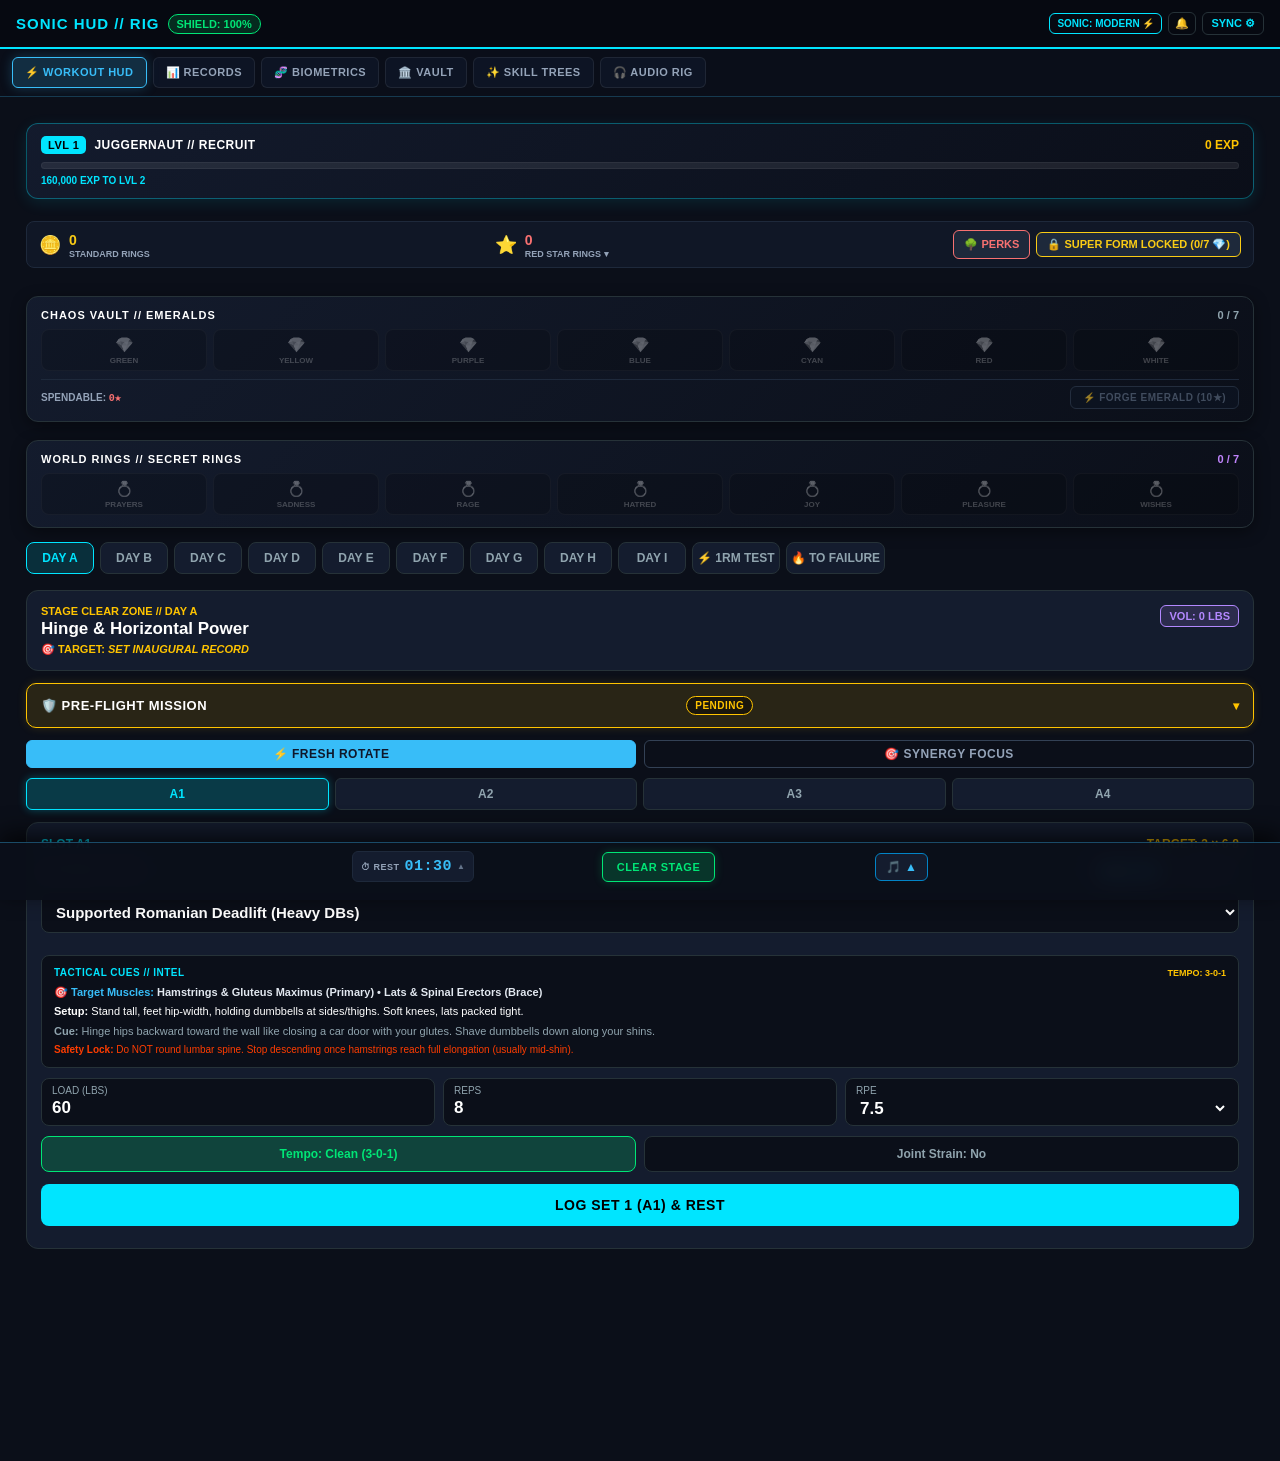
==== commit 6f54bc57: "Update index.html" ====
--- a/docs/index.html
+++ b/docs/index.html
@@ -29,13 +29,10 @@
 <nav class="main-tab-nav" id="mainTabNav">
   <button type="button" class="main-tab-btn active" data-target="hudTab" onclick="switchMainTab('hudTab')">⚡ WORKOUT HUD</button>
   <button type="button" class="main-tab-btn" data-target="recordsTab" onclick="switchMainTab('recordsTab')">📊 RECORDS</button>
+  <button type="button" class="main-tab-btn" data-target="biometricsTab" onclick="switchMainTab('biometricsTab')">🧬 BIOMETRICS</button>
   <button type="button" class="main-tab-btn" data-target="vaultTab" onclick="switchMainTab('vaultTab')">🏛️ VAULT</button>
   <button type="button" class="main-tab-btn" data-target="skillsTab" onclick="switchMainTab('skillsTab')">✨ SKILL TREES</button>
-  <!-- Replace the music tab button -->
-<button class="main-tab-btn" onclick="switchMainTab('calcTab')" data-target="calcTab" type="button">
-  <span>🧮</span>
-  <span>CALC</span>
-</button>
+  <button type="button" class="main-tab-btn" data-target="musicTab" onclick="switchMainTab('musicTab')">🎧 AUDIO RIG</button>
 </nav>
   <section id="hudTab" class="main-tab-view active-tab-view">
   <div class="container">
@@ -211,6 +208,14 @@
   </div>
 
 </section>
+
+<!-- ========================================== -->
+<!-- TAB: BIOMETRICS & BODY COMPOSITION HUD     -->
+<!-- ========================================== -->
+<section id="biometricsTab" class="main-tab-view" style="display: none;">
+  <div id="biometricsTabMount"></div>
+</section>
+  
 <!-- ========================================== -->
 <!-- TAB 3: MOVEMENT MASTERY VAULT              -->
 <!-- ========================================== -->
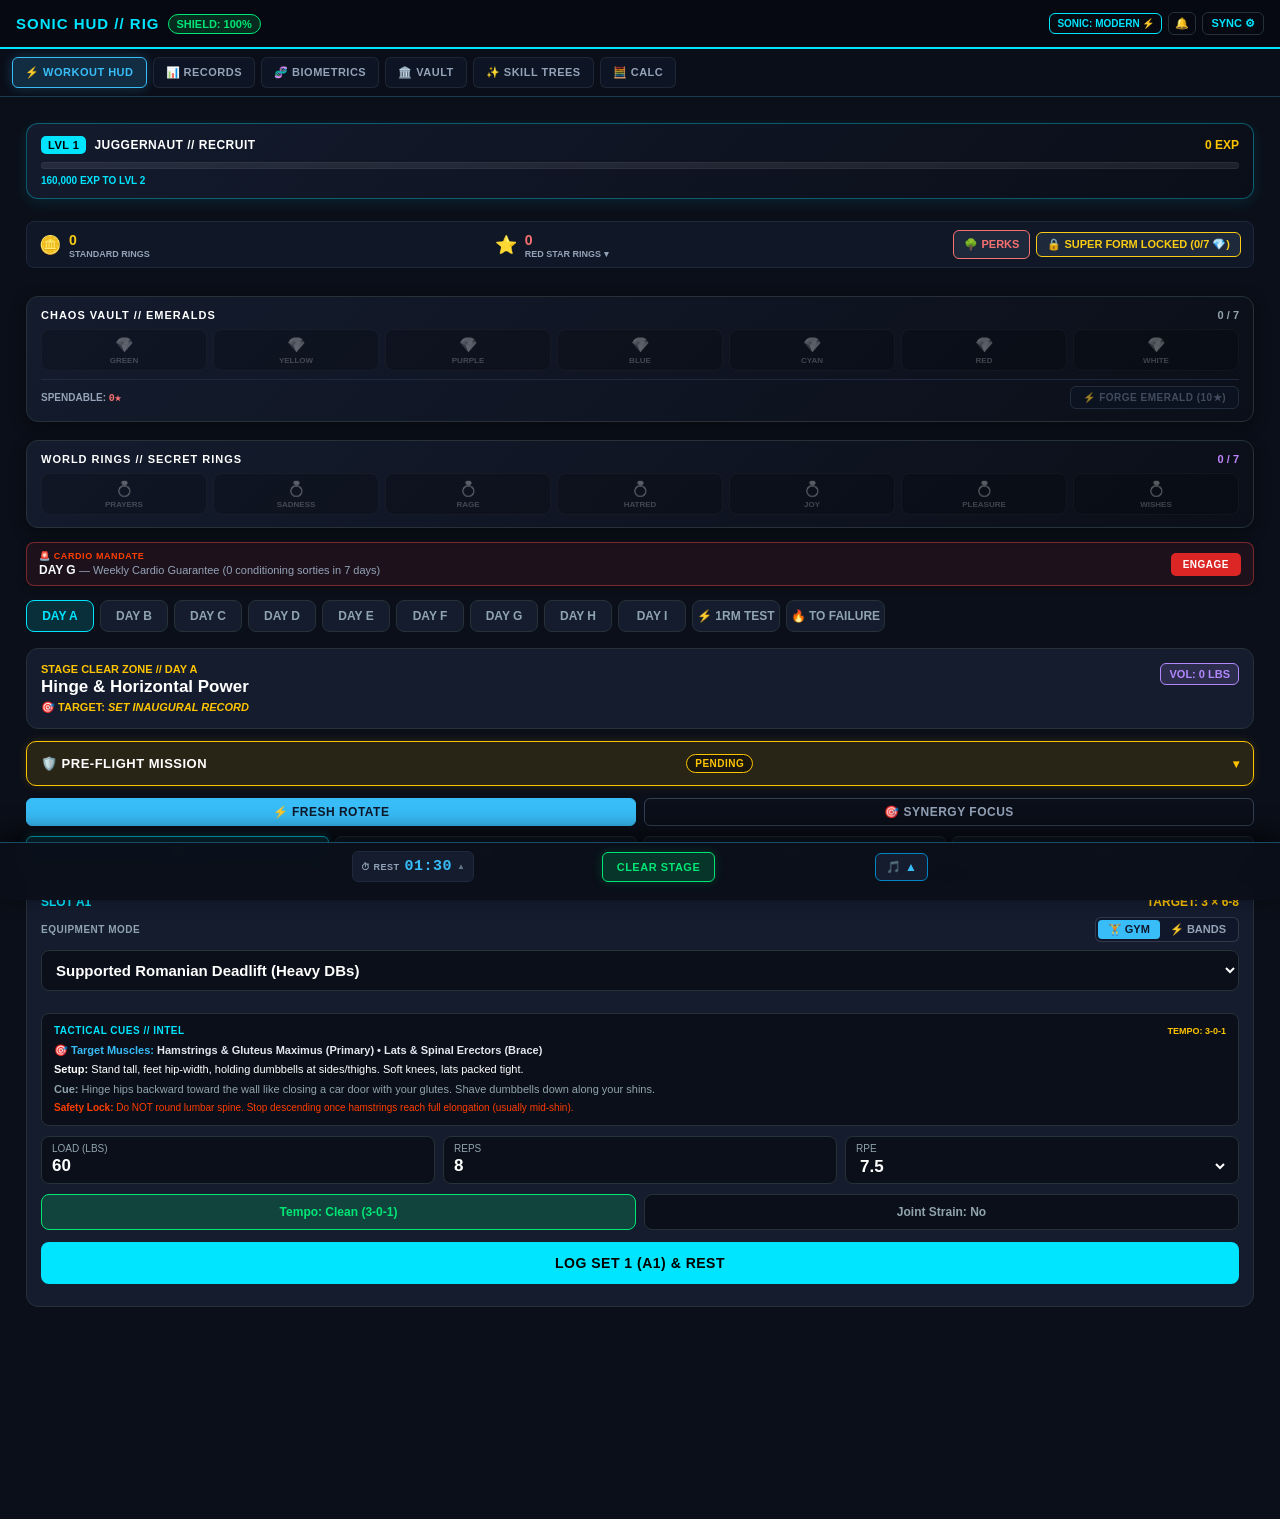
==== commit 4bd78320: "Update index.html" ====
--- a/docs/index.html
+++ b/docs/index.html
@@ -32,7 +32,11 @@
   <button type="button" class="main-tab-btn" data-target="biometricsTab" onclick="switchMainTab('biometricsTab')">🧬 BIOMETRICS</button>
   <button type="button" class="main-tab-btn" data-target="vaultTab" onclick="switchMainTab('vaultTab')">🏛️ VAULT</button>
   <button type="button" class="main-tab-btn" data-target="skillsTab" onclick="switchMainTab('skillsTab')">✨ SKILL TREES</button>
-  <button type="button" class="main-tab-btn" data-target="musicTab" onclick="switchMainTab('musicTab')">🎧 AUDIO RIG</button>
+    <!-- Replace the music tab button -->
+<button class="main-tab-btn" onclick="switchMainTab('calcTab')" data-target="calcTab" type="button">
+  <span>🧮</span>
+  <span>CALC</span>
+</button>
 </nav>
   <section id="hudTab" class="main-tab-view active-tab-view">
   <div class="container">
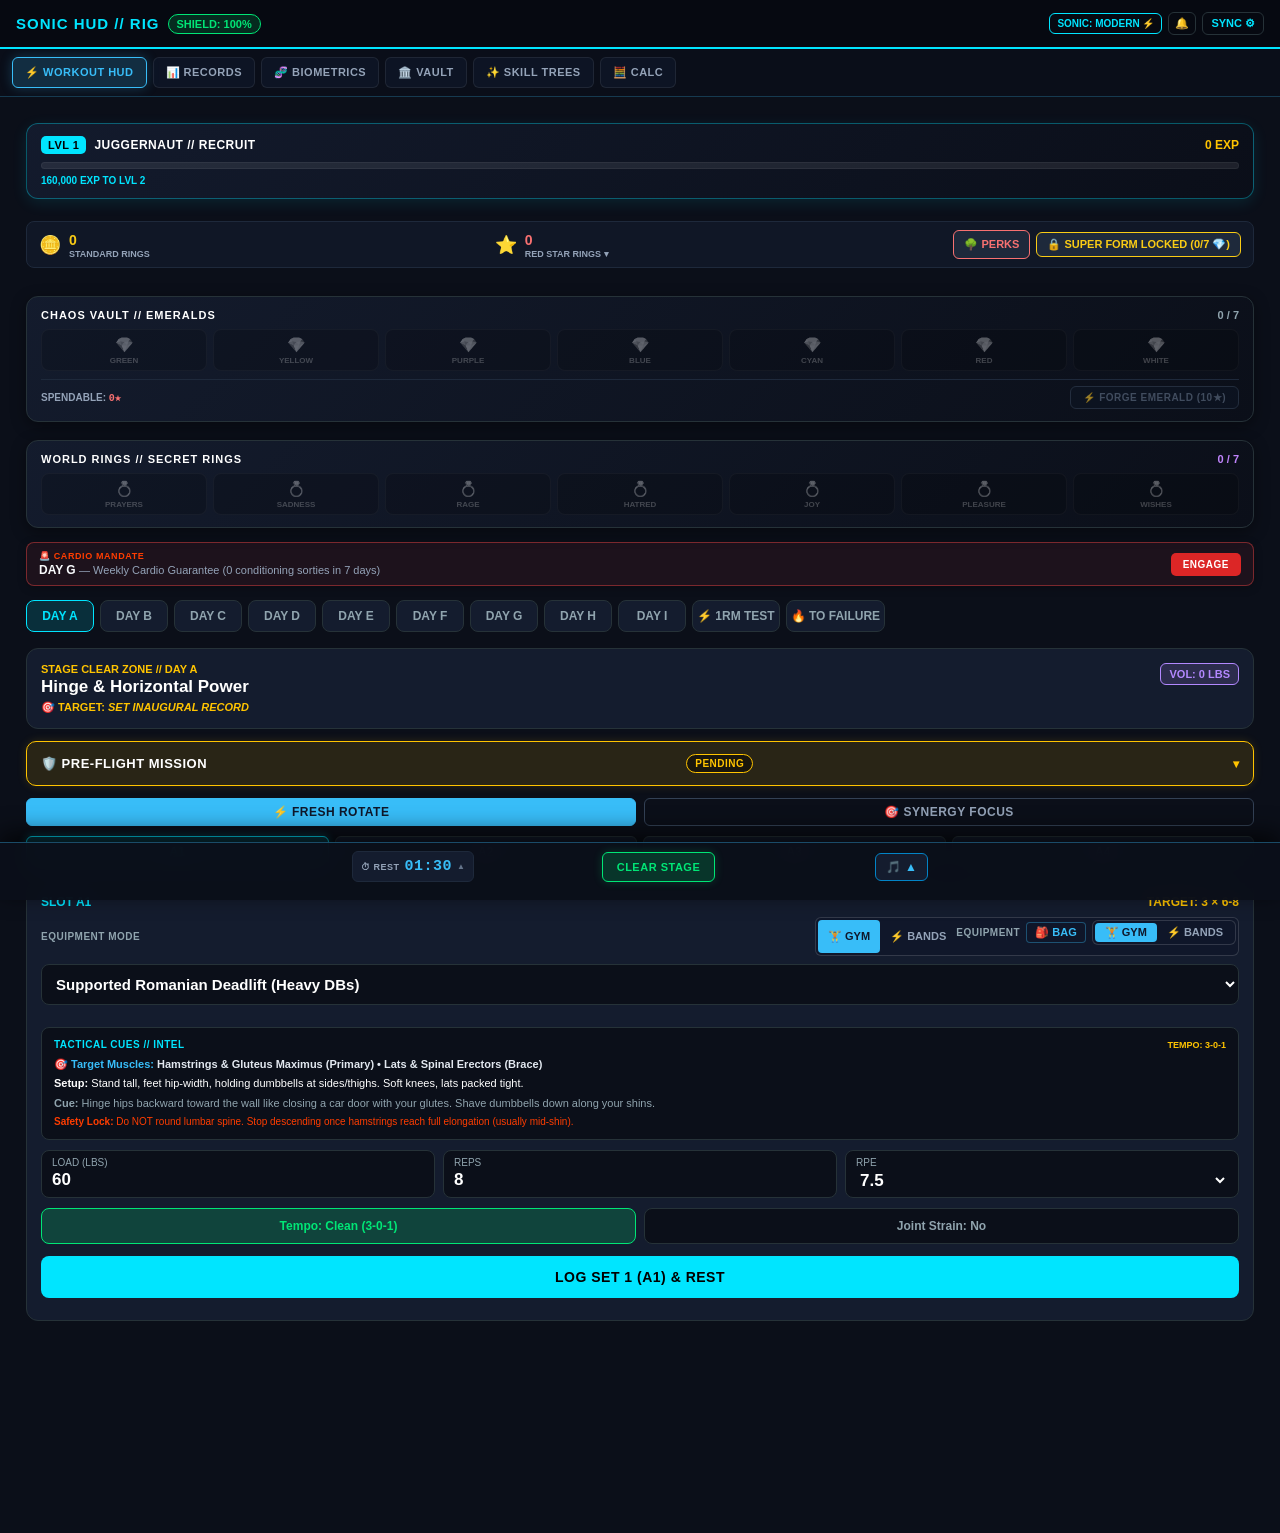
==== commit 76ccccea: "Update index.html" ====
--- a/docs/index.html
+++ b/docs/index.html
@@ -132,6 +132,29 @@
   <div class="segmented-gear-control" style="display: flex; background: rgba(15, 23, 42, 0.8); border: 1px solid rgba(255,255,255,0.15); border-radius: 6px; padding: 2px;">
     <button id="gearModeGymBtn" type="button" class="gear-btn active" style="padding: 3px 10px; font-size: 11px; font-weight: 800; border-radius: 4px; border: none; background: #38bdf8; color: #0f172a; cursor: pointer;">🏋️ GYM</button>
     <button id="gearModeBandBtn" type="button" class="gear-btn" style="padding: 3px 10px; font-size: 11px; font-weight: 800; border-radius: 4px; border: none; background: transparent; color: #94a3b8; cursor: pointer;">⚡ BANDS</button>
+    <!-- Update your gear-mode-container in docs/index.html -->
+<div class="gear-mode-container" style="display: flex; justify-content: space-between; align-items: center; margin-bottom: 8px; gap: 6px;">
+  <span style="font-size: 10px; font-weight: 800; color: var(--text-dim, #94a3b8); letter-spacing: 0.5px;">EQUIPMENT</span>
+  <div style="display: flex; align-items: center; gap: 6px;">
+    <button id="toggleBagDrawerBtn" type="button" style="padding: 3px 8px; font-size: 11px; font-weight: 800; border-radius: 4px; border: 1px solid rgba(56, 189, 248, 0.35); background: rgba(15, 23, 42, 0.8); color: #38bdf8; cursor: pointer;">🎒 BAG</button>
+    <div class="segmented-gear-control" style="display: flex; background: rgba(15, 23, 42, 0.8); border: 1px solid rgba(255,255,255,0.15); border-radius: 6px; padding: 2px;">
+      <button id="gearModeGymBtn" type="button" class="gear-btn active" style="padding: 3px 10px; font-size: 11px; font-weight: 800; border-radius: 4px; border: none; background: #38bdf8; color: #0f172a; cursor: pointer;">🏋️ GYM</button>
+      <button id="gearModeBandBtn" type="button" class="gear-btn" style="padding: 3px 10px; font-size: 11px; font-weight: 800; border-radius: 4px; border: none; background: transparent; color: #94a3b8; cursor: pointer;">⚡ BANDS</button>
+    </div>
+  </div>
+</div>
+
+<!-- Collapsible Travel Bag Inventory Checklist -->
+<div id="bagInventoryDrawer" style="display: none; background: rgba(15, 23, 42, 0.95); border: 1px solid rgba(56, 189, 248, 0.3); border-radius: 8px; padding: 10px; margin-bottom: 10px;">
+  <div style="display: flex; justify-content: space-between; align-items: center; margin-bottom: 8px;">
+    <span style="font-size: 11px; font-weight: 800; color: #f8fafc;">AVAILABLE BANDS IN BAG</span>
+    <div style="display: flex; gap: 6px;">
+      <button id="bagPresetLoopsMinisBtn" type="button" style="font-size: 10px; padding: 2px 6px; border-radius: 4px; border: 1px solid #38bdf8; background: rgba(56, 189, 248, 0.15); color: #38bdf8; cursor: pointer;">Loops + Minis</button>
+      <button id="bagPresetAllBtn" type="button" style="font-size: 10px; padding: 2px 6px; border-radius: 4px; border: 1px solid rgba(255,255,255,0.2); background: transparent; color: #94a3b8; cursor: pointer;">All Gear</button>
+    </div>
+  </div>
+  <div id="bagChecklistMount" style="display: grid; grid-template-columns: repeat(2, minmax(0, 1fr)); gap: 6px;"></div>
+</div>
   </div>
 </div>
 
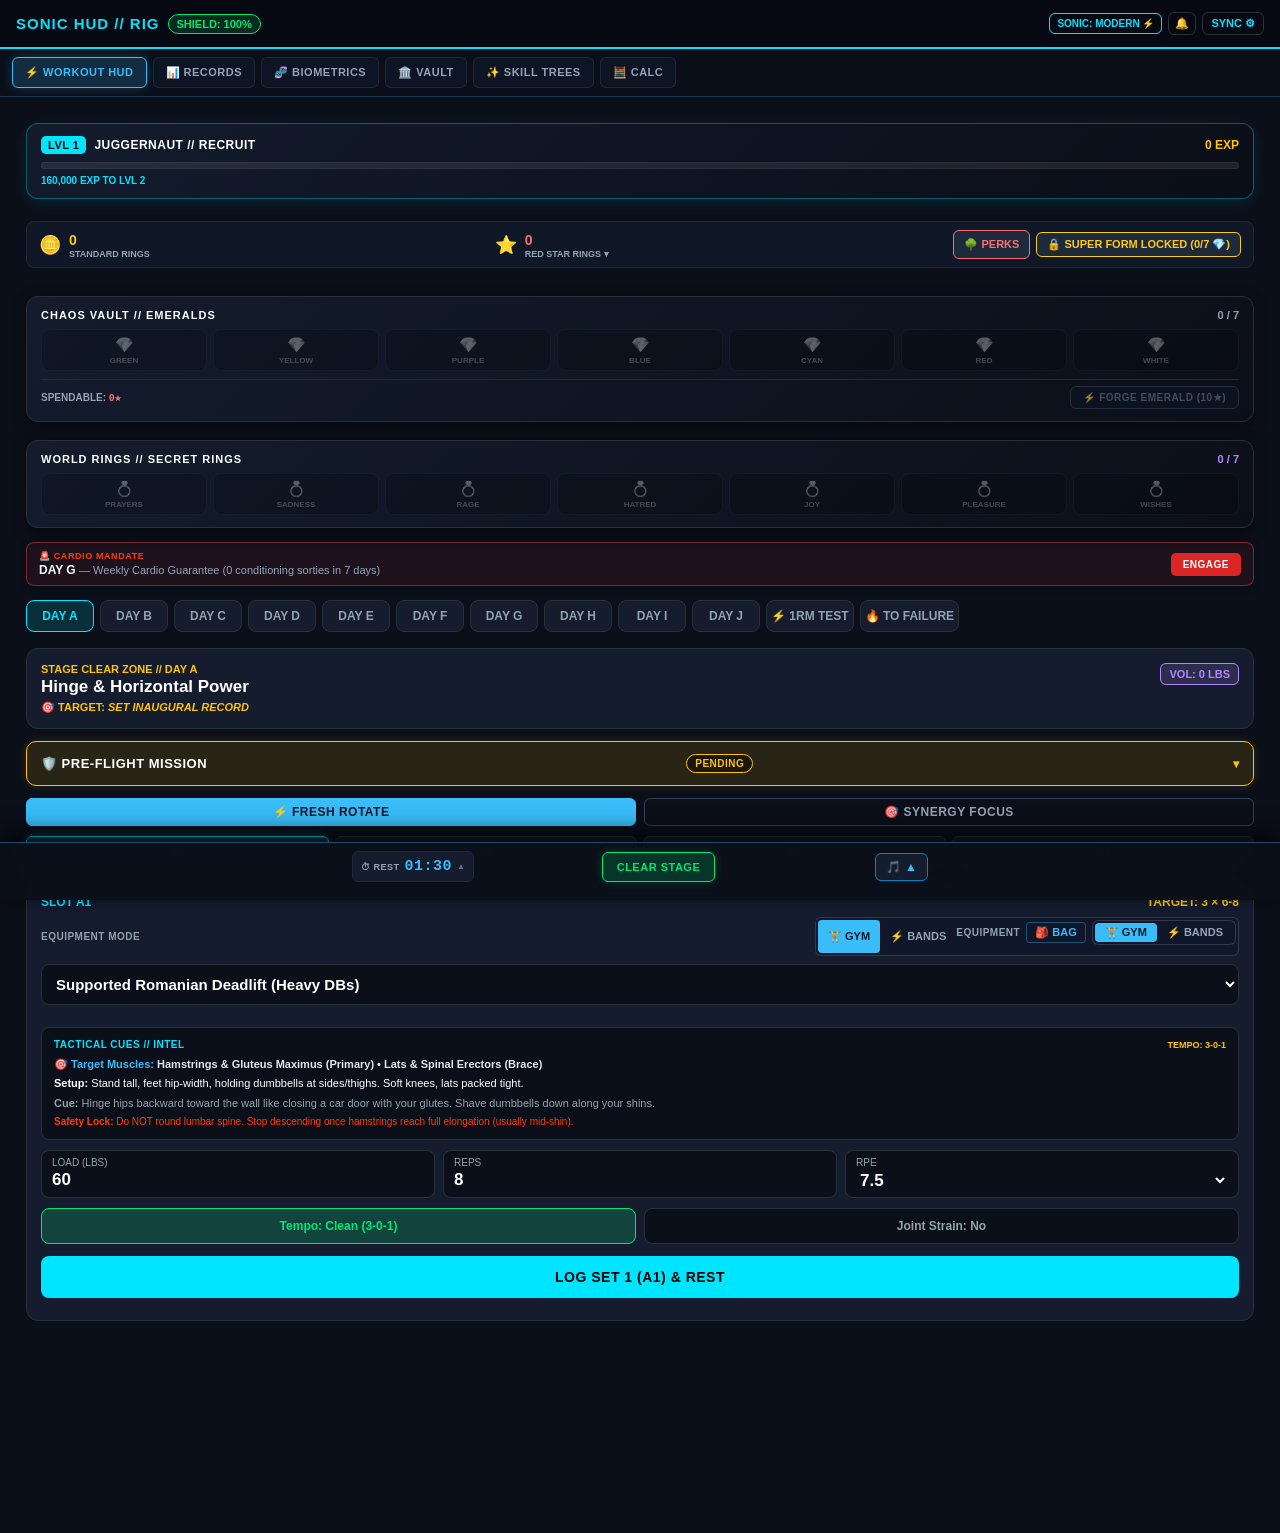
==== commit e9132062: "Update index.html" ====
--- a/docs/index.html
+++ b/docs/index.html
@@ -165,6 +165,48 @@
         <!-- Generated via JS -->
       </select>
 
+      <!-- 1. L/R SPLIT TOGGLE BAR (Auto-shown for DB & Single-Arm exercises) -->
+      <div id="lrSplitToggleBar" style="display: none; justify-content: space-between; align-items: center; margin-bottom: 8px; padding: 6px 10px; background: rgba(15, 23, 42, 0.75); border: 1px solid rgba(56, 189, 248, 0.25); border-radius: 6px;">
+        <span style="font-size: 10px; font-weight: 800; color: #94a3b8; letter-spacing: 0.4px;">⚖️ LIMB TELEMETRY</span>
+        <button type="button" id="lrSplitToggleBtn" onclick="toggleLRSplitMode()" style="
+          background: rgba(56, 189, 248, 0.14); border: 1px solid rgba(56, 189, 248, 0.45);
+          color: #38bdf8; border-radius: 5px; padding: 3px 9px; font-size: 10px; font-weight: 800; cursor: pointer;
+        ">SYNCED (MATCHED)</button>
+      </div>
+
+      <!-- 2. EXPANDABLE SPLIT L/R INPUT GRID (Hidden when Synced) -->
+      <div id="lrSplitInputContainer" style="display: none; flex-direction: column; gap: 6px; margin-bottom: 10px; padding: 8px; background: rgba(15, 23, 42, 0.85); border: 1px solid rgba(167, 139, 250, 0.35); border-radius: 8px;">
+        <!-- LEFT ARM ROW -->
+        <div style="display: grid; grid-template-columns: 38px 1fr 1fr 1fr; gap: 6px; align-items: center;">
+          <span style="font-size: 10px; font-weight: 900; color: #a78bfa; text-align: center;">L ARM</span>
+          <input type="number" id="leftLoadInput" step="2.5" placeholder="Lbs" style="width: 100%; box-sizing: border-box; padding: 7px; background: #0b0f19; border: 1px solid #334155; border-radius: 6px; color: #f8fafc; font-size: 13px; font-family: monospace;" />
+          <input type="number" id="leftRepsInput" placeholder="Reps" style="width: 100%; box-sizing: border-box; padding: 7px; background: #0b0f19; border: 1px solid #334155; border-radius: 6px; color: #f8fafc; font-size: 13px; font-family: monospace;" />
+          <select id="leftRpeSelect" style="width: 100%; box-sizing: border-box; padding: 7px 4px; background: #0b0f19; border: 1px solid #334155; border-radius: 6px; color: #f8fafc; font-size: 12px;">
+            <option value="6.5">6.5</option>
+            <option value="7.0">7.0</option>
+            <option value="7.5" selected>7.5</option>
+            <option value="8.0">8.0 ★</option>
+            <option value="8.5">8.5</option>
+            <option value="9.0">9.0</option>
+          </select>
+        </div>
+
+        <!-- RIGHT ARM ROW -->
+        <div style="display: grid; grid-template-columns: 38px 1fr 1fr 1fr; gap: 6px; align-items: center;">
+          <span style="font-size: 10px; font-weight: 900; color: #38bdf8; text-align: center;">R ARM</span>
+          <input type="number" id="rightLoadInput" step="2.5" placeholder="Lbs" style="width: 100%; box-sizing: border-box; padding: 7px; background: #0b0f19; border: 1px solid #334155; border-radius: 6px; color: #f8fafc; font-size: 13px; font-family: monospace;" />
+          <input type="number" id="rightRepsInput" placeholder="Reps" style="width: 100%; box-sizing: border-box; padding: 7px; background: #0b0f19; border: 1px solid #334155; border-radius: 6px; color: #f8fafc; font-size: 13px; font-family: monospace;" />
+          <select id="rightRpeSelect" style="width: 100%; box-sizing: border-box; padding: 7px 4px; background: #0b0f19; border: 1px solid #334155; border-radius: 6px; color: #f8fafc; font-size: 12px;">
+            <option value="6.5">6.5</option>
+            <option value="7.0">7.0</option>
+            <option value="7.5" selected>7.5</option>
+            <option value="8.0">8.0 ★</option>
+            <option value="8.5">8.5</option>
+            <option value="9.0">9.0</option>
+          </select>
+        </div>
+      </div>
+      
       <div class="input-grid-3">
         <div class="input-box">
           <label>Load (Lbs)</label>
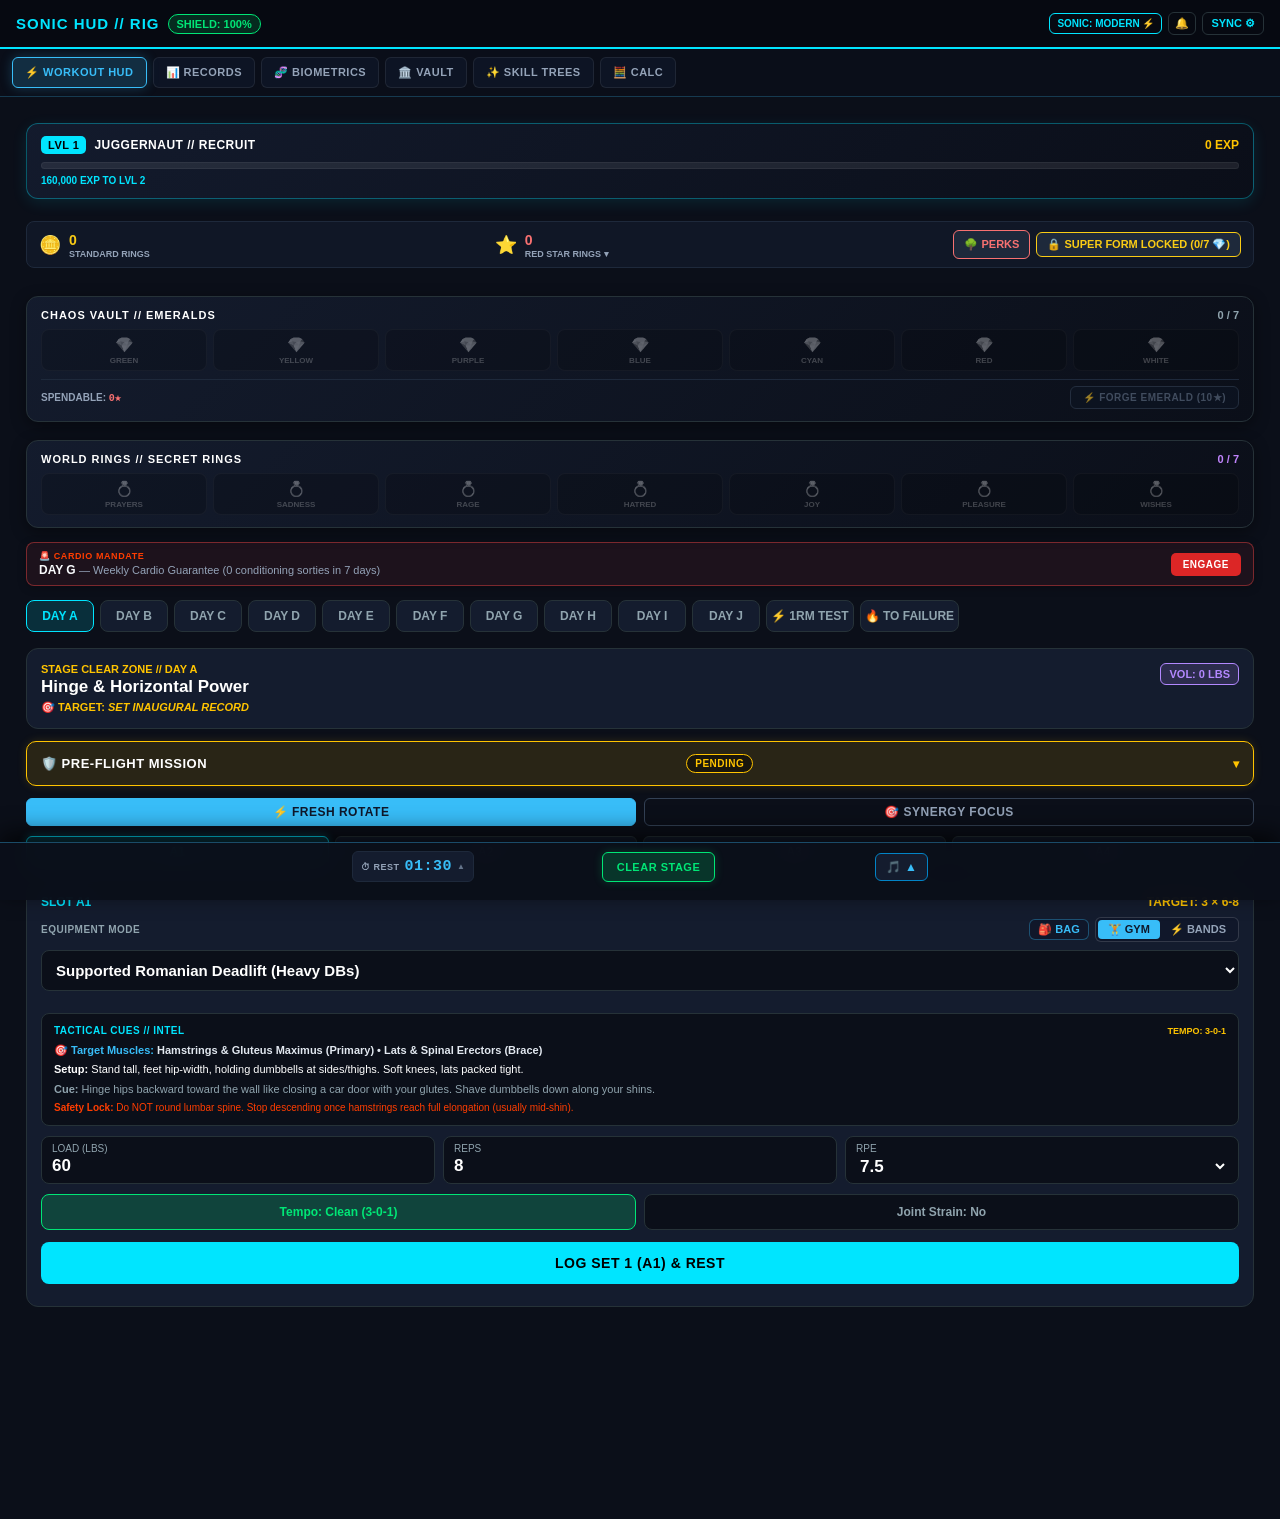
==== commit ae971348: "Update index.html" ====
--- a/docs/index.html
+++ b/docs/index.html
@@ -126,17 +126,11 @@
         <span class="target-tag" id="currentTargetTag">TARGET: 3x6-8</span>
       </div>
 
-      <!-- Add right above #exerciseSelect inside docs/index.html -->
-<div class="gear-mode-container" style="display: flex; justify-content: space-between; align-items: center; margin-bottom: 8px;">
+   <!-- Single Unified Equipment Row (Original GYM | BANDS buttons + 🎒 BAG toggle) -->
+<div class="gear-mode-container" style="display: flex; justify-content: space-between; align-items: center; margin-bottom: 8px; gap: 6px;">
   <span style="font-size: 10px; font-weight: 800; color: var(--text-dim, #94a3b8); letter-spacing: 0.5px;">EQUIPMENT MODE</span>
-  <div class="segmented-gear-control" style="display: flex; background: rgba(15, 23, 42, 0.8); border: 1px solid rgba(255,255,255,0.15); border-radius: 6px; padding: 2px;">
-    <button id="gearModeGymBtn" type="button" class="gear-btn active" style="padding: 3px 10px; font-size: 11px; font-weight: 800; border-radius: 4px; border: none; background: #38bdf8; color: #0f172a; cursor: pointer;">🏋️ GYM</button>
-    <button id="gearModeBandBtn" type="button" class="gear-btn" style="padding: 3px 10px; font-size: 11px; font-weight: 800; border-radius: 4px; border: none; background: transparent; color: #94a3b8; cursor: pointer;">⚡ BANDS</button>
-    <!-- Update your gear-mode-container in docs/index.html -->
-<div class="gear-mode-container" style="display: flex; justify-content: space-between; align-items: center; margin-bottom: 8px; gap: 6px;">
-  <span style="font-size: 10px; font-weight: 800; color: var(--text-dim, #94a3b8); letter-spacing: 0.5px;">EQUIPMENT</span>
   <div style="display: flex; align-items: center; gap: 6px;">
-    <button id="toggleBagDrawerBtn" type="button" style="padding: 3px 8px; font-size: 11px; font-weight: 800; border-radius: 4px; border: 1px solid rgba(56, 189, 248, 0.35); background: rgba(15, 23, 42, 0.8); color: #38bdf8; cursor: pointer;">🎒 BAG</button>
+    <button id="toggleBagDrawerBtn" type="button" style="padding: 3px 8px; font-size: 11px; font-weight: 800; border-radius: 6px; border: 1px solid rgba(56, 189, 248, 0.35); background: rgba(15, 23, 42, 0.8); color: #38bdf8; cursor: pointer;">🎒 BAG</button>
     <div class="segmented-gear-control" style="display: flex; background: rgba(15, 23, 42, 0.8); border: 1px solid rgba(255,255,255,0.15); border-radius: 6px; padding: 2px;">
       <button id="gearModeGymBtn" type="button" class="gear-btn active" style="padding: 3px 10px; font-size: 11px; font-weight: 800; border-radius: 4px; border: none; background: #38bdf8; color: #0f172a; cursor: pointer;">🏋️ GYM</button>
       <button id="gearModeBandBtn" type="button" class="gear-btn" style="padding: 3px 10px; font-size: 11px; font-weight: 800; border-radius: 4px; border: none; background: transparent; color: #94a3b8; cursor: pointer;">⚡ BANDS</button>
@@ -154,8 +148,6 @@
     </div>
   </div>
   <div id="bagChecklistMount" style="display: grid; grid-template-columns: repeat(2, minmax(0, 1fr)); gap: 6px;"></div>
-</div>
-  </div>
 </div>
 
 <!-- Add right below #loadInput (or in place of it when bands active) -->
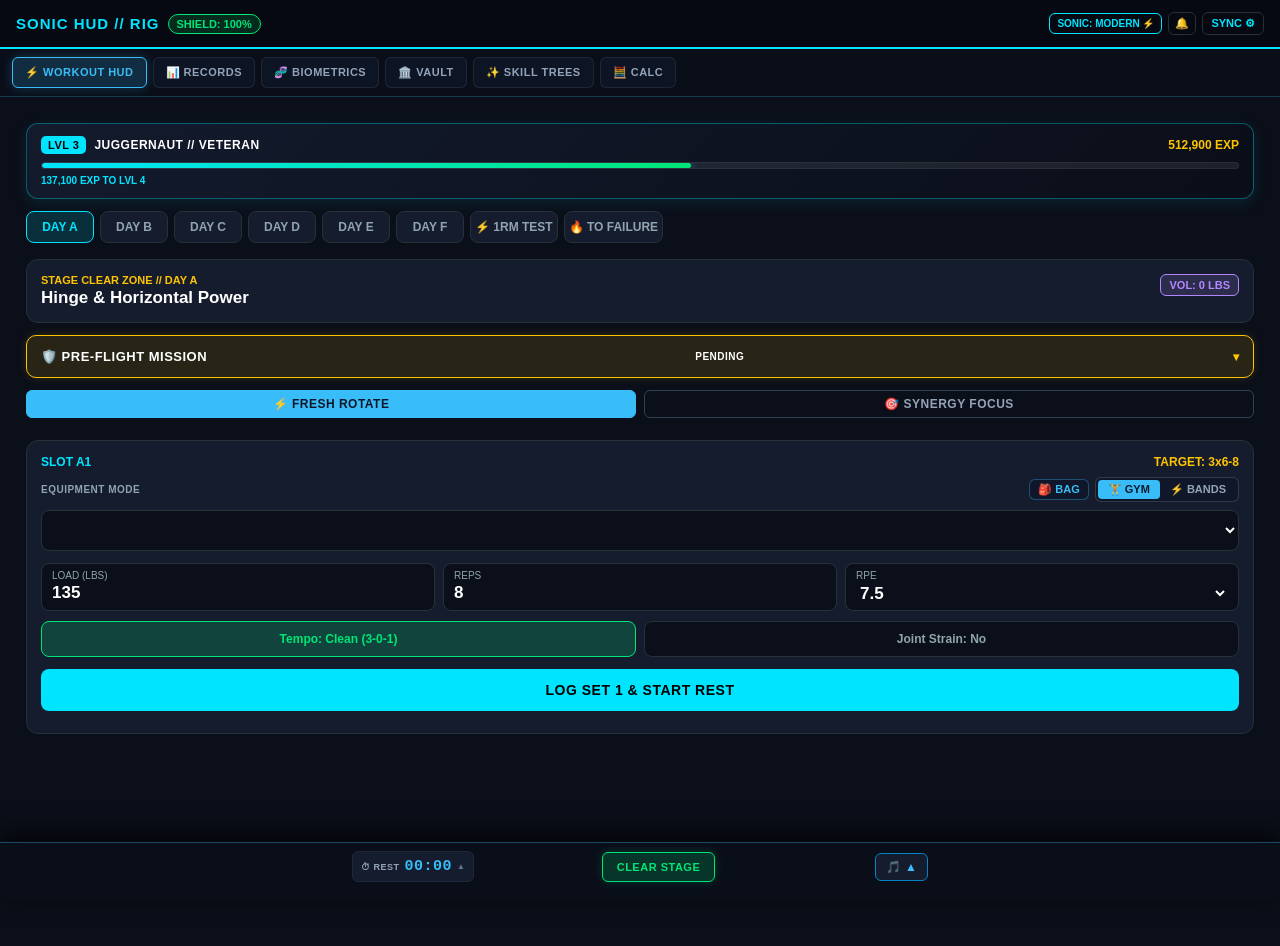
==== commit 93c4ada1: "Update index.html" ====
--- a/docs/index.html
+++ b/docs/index.html
@@ -119,6 +119,12 @@
       <!-- Generated via JS -->
     </div>
 
+    <div id="finisherBar" class="finisher-bar" style="display: none; margin-top: 8px; justify-content: center;">
+  <button id="addFinisherBtn" type="button" class="btn-finisher" onclick="appendCardioFinisherSlot()">
+    + ZONE 2 FINISHER (10–12 MIN)
+  </button>
+</div>
+
     <!-- Movement Execution Card -->
     <div class="movement-card">
       <div class="move-meta">
--- a/docs/styles.css
+++ b/docs/styles.css
@@ -3054,3 +3054,20 @@
 .btn-engage-flight:active {
   transform: scale(0.96);
 }
+.btn-finisher {
+  background: rgba(0, 229, 255, 0.12);
+  border: 1px solid #00e5ff;
+  color: #00e5ff;
+  font-family: inherit;
+  font-size: 0.72rem;
+  font-weight: 700;
+  letter-spacing: 0.08em;
+  padding: 6px 14px;
+  border-radius: 6px;
+  cursor: pointer;
+  transition: all 0.18s ease;
+}
+.btn-finisher:hover {
+  background: rgba(0, 229, 255, 0.25);
+  box-shadow: 0 0 10px rgba(0, 229, 255, 0.35);
+}
